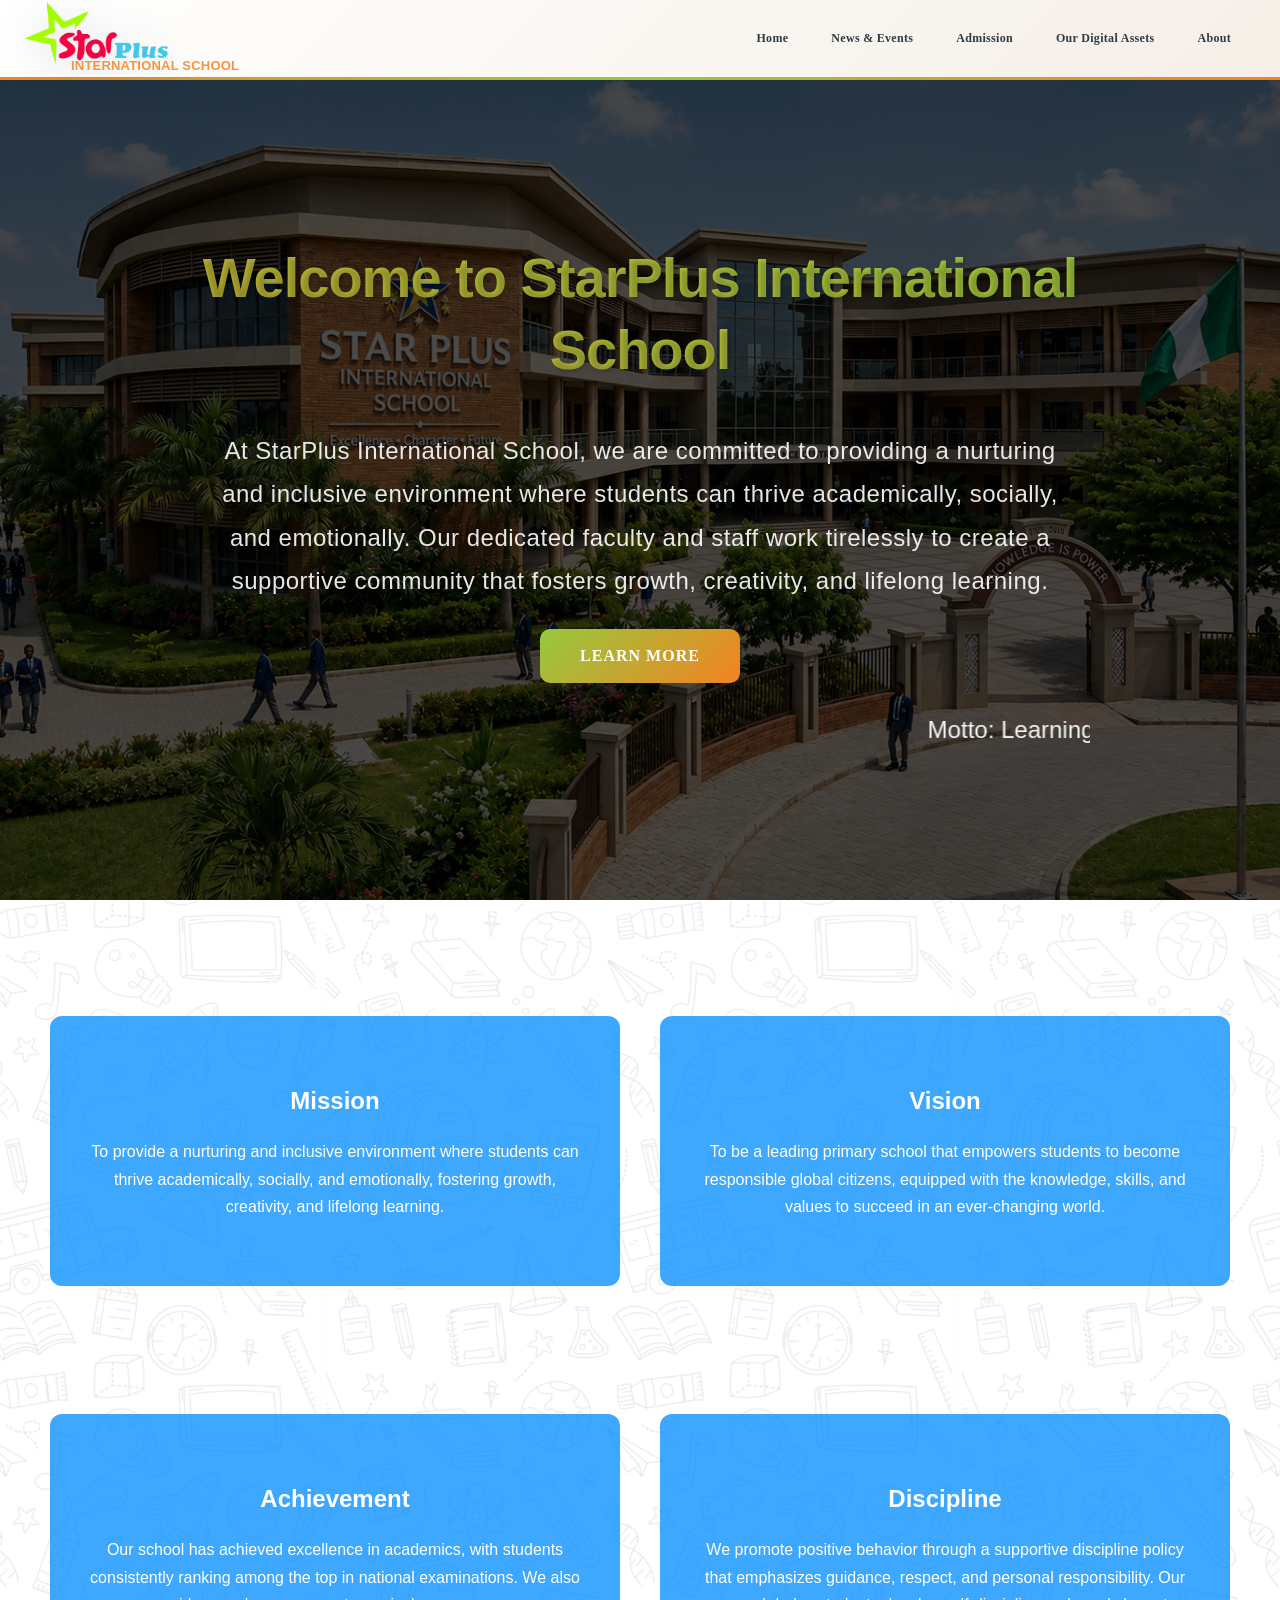
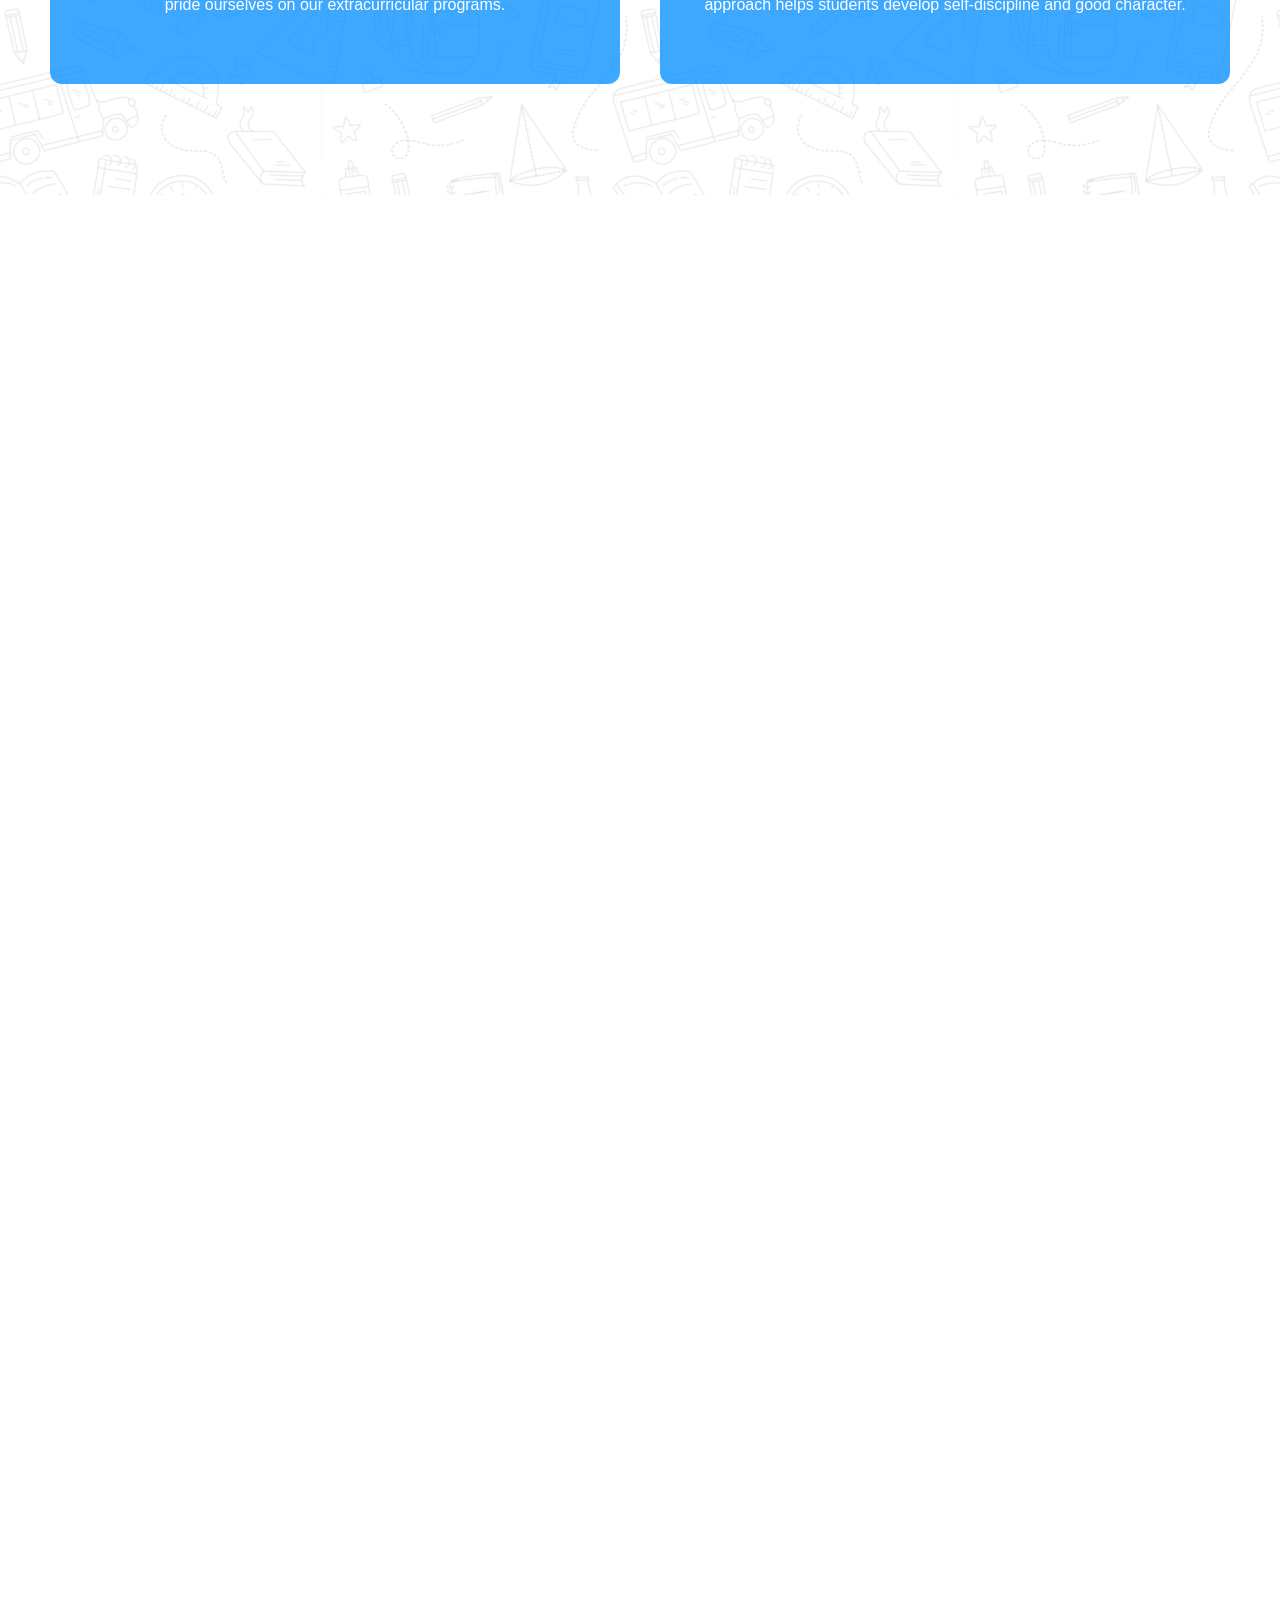
==== Desktop/Star Plus School mod/index.html @ 126be72b "Fix mobile navigation and update scripts" ====
<!doctype html>
<html lang="en">
  <head>
    <meta charset="UTF-8" />
    <meta name="viewport" content="width=device-width, initial-scale=1.0" />
    <title>StarPlus International School</title>
    <link rel="icon" class="logo1" href="Star Plus Logo2 modified.png" />
    <link rel="stylesheet" href="welcome.css" />
    <link rel="stylesheet" href="Home.css" />
  </head>
  <body>
    <div class="wholebody">
      <div class="headtab">
        <div class="name">
          <div class="sch">
            <img
              src="Star Plus Logo2 modified.png"
              alt=""
              class="Stp"
              data-image-key="images.logo"
            />
            <b class="Scho int">INTERNATIONAL SCHOOL</b>\
            <!-- <p class="motto">Motto: Learning Through Fun to Achieve Success</p> -->
          </div>
        </div>
        <div class="hamburger" id="hamburger">
          <span></span>
          <span></span>
          <span></span>
        </div>
        <div class="Tabs" id="navTabs">
          <a href="index.html" class="active">Home</a>
          <a href="news.html">News & Events</a>
          <a href="Admission.html">Admission</a>
          <a href="Digital Assets.html">Our Digital Assets</a>
          <a href="About.html">About</a>
        </div>
      </div>

      <!-- Hero Section -->
      <div id="hero" class="bodypage">
        <div class="welcome hero-content">
          <h1 class="Weld" data-content-key="home.heroTitle">
            Welcome to StarPlus International School
          </h1>
          <p class="description" data-content-key="home.heroText">
            At StarPlus International School, we are committed to providing a
            nurturing and inclusive environment where students can thrive
            academically, socially, and emotionally. Our dedicated faculty and
            staff work tirelessly to create a supportive community that fosters
            growth, creativity, and lifelong learning.
          </p>
          <a
            href="About.html"
            class="cta-button"
            data-content-key="home.heroButton"
            >Learn More</a
          >
         <marquee behavior="" direction=""> <p class="motto">Motto: Learning Through Fun to Achieve Success</p> </marquee>
        </div>
      </div>

      <!-- Mission / Vision / First Part Section -->
      <div class="firstpart welcome-section">
        <div class="mission">
          <b class="miss" data-content-key="home.missionTitle">Mission</b>
          <p class="mission-text" data-content-key="home.missionText">
            To provide a nurturing and inclusive environment where students can
            thrive academically, socially, and emotionally, fostering growth,
            creativity, and lifelong learning.
          </p>
        </div>
        <div class="vision">
          <b class="vis" data-content-key="home.visionTitle">Vision</b>
          <p class="vision-text" data-content-key="home.visionText">
            To be a leading primary school that empowers students to become
            responsible global citizens, equipped with the knowledge, skills,
            and values to succeed in an ever-changing world.
          </p>
        </div>
        <div class="achievement">
          <b class="ach" data-content-key="home.achievementTitle"
            >Achievement</b
          >
          <p class="achievement-text" data-content-key="home.achievementText">
            Our school has achieved excellence in academics, with students
            consistently ranking among the top in national examinations. We also
            pride ourselves on our extracurricular programs.
          </p>
        </div>
        <div class="discipline">
          <b class="disc" data-content-key="home.disciplineTitle">Discipline</b>
          <p class="discipline-text" data-content-key="home.disciplineText">
            We promote positive behavior through a supportive discipline policy
            that emphasizes guidance, respect, and personal responsibility. Our
            approach helps students develop self-discipline and good character.
          </p>
        </div>
      </div>

      <!-- Statistics Section -->
      <div class="statistics-section">
        <h2 class="section-title why1" data-content-key="home.sectionTitle">
          Why Choose StarPlus?
        </h2>
        <div class="stats-container">
          <div class="stat-card">
            <h3
              class="stat-number stat-number1"
              data-content-key="home.stat1Value"
            >
              5000+
            </h3>
            <p class="stat-label" data-content-key="home.stat1Label">
              Students Educated
            </p>
          </div>
          <div class="stat-card">
            <h3
              class="stat-number stat-number1"
              data-content-key="home.stat2Value"
            >
              150+
            </h3>
            <p class="stat-label" data-content-key="home.stat2Label">
              Expert Staff Members
            </p>
          </div>
          <div class="stat-card">
            <h3
              class="stat-number stat-number1"
              data-content-key="home.stat3Value"
            >
              25
            </h3>
            <p class="stat-label" data-content-key="home.stat3Label">
              Years of Excellence
            </p>
          </div>
          <div class="stat-card">
            <h3
              class="stat-number stat-number1"
              data-content-key="home.stat4Value"
            >
              97%
            </h3>
            <p class="stat-label" data-content-key="home.stat4Label">
              Success Rate
            </p>
          </div>
        </div>
      </div>

      <!-- Facilities Section -->
      <div class="facilities-section">
        <h2 class="section-title" data-content-key="home.facilitiesHeading">
          Our Facilities
        </h2>
        <div class="facilities-grid">
          <div class="facility-card">
            <div class="facility-icon">📚</div>
            <h3>Modern Library</h3>
            <p>Fully stocked with digital and physical learning resources</p>
          </div>
          <div class="facility-card">
            <div class="facility-icon">🔬</div>
            <h3>Science Lab</h3>
            <p>State-of-the-art equipment for practical learning</p>
          </div>
          <div class="facility-card">
            <div class="facility-icon">💻</div>
            <h3>Computer Lab</h3>
            <p>Latest technology and software for digital literacy</p>
          </div>
          <div class="facility-card">
            <div class="facility-icon">⚽</div>
            <h3>Sports Field</h3>
            <p>Professional facilities for various sports activities</p>
          </div>
          <div class="facility-card">
            <div class="facility-icon">🎨</div>
            <h3>Arts Studio</h3>
            <p>Creative space for painting, sculpture, and design</p>
          </div>
        </div>
      </div>

      <!-- Programs Section -->
      <div class="programs-section">
        <h2 class="section-title" data-content-key="home.programsHeading">
          Our Programs
        </h2>
        <div class="programs-grid">
          <div class="program-card">
            <h3>🎓 Academic Excellence</h3>
            <p>
              Comprehensive curriculum focusing on critical thinking and
              problem-solving skills
            </p>
          </div>
          <div class="program-card">
            <h3>🏅 Sports & Fitness</h3>
            <p>
              Develop physical strength, teamwork, and sportsmanship through
              various activities
            </p>
          </div>
          <div class="program-card">
            <h3>🎭 Arts & Culture</h3>
            <p>
              Express creativity through music, dance, drama, and visual arts
              programs
            </p>
          </div>
          <div class="program-card">
            <h3>💡 STEM Programs</h3>
            <p>
              Hands-on learning in Science, Technology, Engineering, and
              Mathematics
            </p>
          </div>
        </div>
      </div>

      <!-- Testimonials Section -->
      <div class="testimonials-section">
        <h2 class="section-title" data-content-key="home.testimonialsHeading">
          What Parents Say
        </h2>
        <div class="testimonials-container">
          <div class="testimonial-card">
            <p class="testimonial-text">
              "StarPlus International School has transformed my child's
              academic journey. The dedication of the teachers is exceptional!"
            </p>
            <h4 class="testimonial-author">- Mrs. Adeyemi</h4>
            <p class="testimonial-role">Parent, Grade 4</p>
          </div>
          <div class="testimonial-card">
            <p class="testimonial-text">
              "My son loves going to school every day. The environment is safe,
              nurturing, and truly educational."
            </p>
            <h4 class="testimonial-author">- Mr. Okonkwo</h4>
            <p class="testimonial-role">Parent, Grade 5</p>
          </div>
          <div class="testimonial-card">
            <p class="testimonial-text">
              "The facilities and teaching quality are world-class. Highly
              recommended for any parent!"
            </p>
            <h4 class="testimonial-author">- Dr. Chioma</h4>
            <p class="testimonial-role">Parent, Grade 6</p>
          </div>
          <div class="testimonial-card">
            <p class="testimonial-text">
              "Best decision we made for our daughter's education. She's
              thriving academically and socially."
            </p>
            <h4 class="testimonial-author">- Mrs. Ibrahim</h4>
            <p class="testimonial-role">Parent, Grade 3</p>
          </div>
        </div>
      </div>

      <!-- Events Section -->
      <div class="events-section" id="events">
        <h2 class="section-title" data-content-key="home.upcomingEventsHeading">
          Upcoming Events
        </h2>
        <div class="events-container events-list-container">
          <div class="event-card">
            <div class="event-date">
              <span class="date-day">15</span>
              <span class="date-month">APR</span>
            </div>
            <div class="event-details">
              <h3>Annual Sports Day</h3>
              <p class="event-time">🕒 9:00 AM - 4:00 PM</p>
              <p class="event-desc">
                Experience thrilling athletic competitions and team spirit
                celebrations.
              </p>
              <a href="#" class="event-btn">Learn More</a>
            </div>
          </div>
          <div class="event-card">
            <div class="event-date">
              <span class="date-day">22</span>
              <span class="date-month">APR</span>
            </div>
            <div class="event-details">
              <h3>Science Fair 2024</h3>
              <p class="event-time">🕒 10:00 AM - 3:00 PM</p>
              <p class="event-desc">
                Students showcase innovative science projects and experiments.
              </p>
              <a href="#" class="event-btn">Learn More</a>
            </div>
          </div>
          <div class="event-card">
            <div class="event-date">
              <span class="date-day">29</span>
              <span class="date-month">APR</span>
            </div>
            <div class="event-details">
              <h3>Cultural Festival</h3>
              <p class="event-time">🕒 11:00 AM - 5:00 PM</p>
              <p class="event-desc">
                Celebrate diverse cultures through performances and traditional
                displays.
              </p>
              <a href="#" class="event-btn">Learn More</a>
            </div>
          </div>
          <div class="event-card">
            <div class="event-date">
              <span class="date-day">06</span>
              <span class="date-month">MAY</span>
            </div>
            <div class="event-details">
              <h3>Parent-Teacher Conference</h3>
              <p class="event-time">🕒 2:00 PM - 6:00 PM</p>
              <p class="event-desc">
                Interactive session to discuss student progress and development
                plans.
              </p>
              <a href="#" class="event-btn">Learn More</a>
            </div>
          </div>
        </div>
      </div>

      <!-- Teachers & Staff Section -->
      <div class="teachers-section" id="teachers">
        <h2 class="section-title" data-content-key="home.meetEducatorsHeading">
          Meet Our Educators
          <div class="teachers-container" id="educators-container">
        </h2>
        <div class="teachers-container" id="educators-container">
          <div class="teacher-card">
            <div class="teacher-image">
              <div class="teacher-image">👩‍🏫</div>
            </div>
            <h3 class="teacher-name">Mr. Obi Aminu</h3>
            <p class="teacher-subject">Principal & Founder</p>
            <p class="teacher-bio">
              20+ years of educational leadership and curriculum development
              expertise.
            </p>
            <div class="teacher-social">
              <a href="#">📧</a>
              <a href="#">🔗</a>
            </div>
          </div>
          <div class="teacher-card">
            <div class="teacher-image">👩‍🏫</div>
            <h3 class="teacher-name">Mrs. Folake Adebayo</h3>
            <p class="teacher-subject">Mathematics Head</p>
            <p class="teacher-bio">
              Specializes in making complex concepts simple and engaging for
              students.
            </p>
            <div class="teacher-social">
              <a href="#">📧</a>
              <a href="#">🔗</a>
            </div>
          </div>
          <div class="teacher-card">
            <div class="teacher-image">👨‍🏫</div>
            <h3 class="teacher-name">Dr. Ikechukwu Nwosu</h3>
            <p class="teacher-subject">Science Department Lead</p>
            <p class="teacher-bio">
              PhD in Educational Sciences with focus on practical learning
              methods.
            </p>
            <div class="teacher-social">
              <a href="#">📧</a>
              <a href="#">🔗</a>
            </div>
          </div>
          <div class="teacher-card">
            <div class="teacher-image">👩‍🏫</div>
            <h3 class="teacher-name">Ms. Zainab Alabi</h3>
            <p class="teacher-subject">Languages & Literature</p>
            <p class="teacher-bio">
              Passionate about fostering a love for reading and creative
              expression.
            </p>
            <div class="teacher-social">
              <a href="#">📧</a>
              <a href="#">🔗</a>
            </div>
          </div>
          <div class="teacher-card">
            <div class="teacher-image">👨‍🏫</div>
            <h3 class="teacher-name">Mr. Chinedu Eze</h3>
            <p class="teacher-subject">Physical Education</p>
            <p class="teacher-bio">
              Certified sports trainer dedicated to building healthy, active
              students.
            </p>
            <div class="teacher-social">
              <a href="#">📧</a>
              <a href="#">🔗</a>
            </div>
          </div>
          <div class="teacher-card">
            <div class="teacher-image">👩‍🏫</div>
            <h3 class="teacher-name">Ms. Adekunle Adeola</h3>
            <p class="teacher-subject">Arts & Creativity</p>
            <p class="teacher-bio">
              Encourages students to express themselves through art, music, and
              design.
            </p>
            <div class="teacher-social">
              <a href="#">📧</a>
              <a href="#">🔗</a>
            </div>
          </div>
        </div>
      </div>

      <!-- Gallery Section -->
      <div class="gallery-section">
        <h2 class="section-title">Gallery</h2>
        <div class="gallery-container">
          <div class="gallery-item">
            <img
              src="School Structure.png"
              alt="School Campus"
              data-image-key="images.galleryCampus"
            />
            <p class="gallery-texts">Our Beautiful Campus</p>
          </div>
          <div class="gallery-item">
            <img
              src="pjt3.jpg"
              alt="Student Activities"
              data-image-key="images.galleryActivities"
            />
            <p class="gallery-texts">Student Activities</p>
          </div>
          <div class="gallery-item">
            <img
              src="pjt4.jpg"
              alt="Classroom Learning"
              data-image-key="images.galleryClassroom"
            />
            <p class="gallery-texts">Interactive Learning</p>
          </div>
          <div class="gallery-item">
            <img
              src="pjt5.png"
              alt="Graduation"
              data-image-key="images.galleryGraduation"
            />
            <p class="gallery-texts">Celebration Moments</p>
          </div>
          <div class="gallery-item">
            <img
              src="AI Powered Translator.png"
              alt="Technology"
              data-image-key="images.galleryTechnology"
            />
            <p class="gallery-texts">Modern Technology</p>
          </div>
          <div class="gallery-item">
            <img
              src="Secure.png"
              alt="Safety"
              data-image-key="images.gallerySafety"
            />
            <p class="gallery-texts">Safe Environment</p>
          </div>
        </div>
      </div>

      <!-- Newsletter Section -->
      <div class="newsletter-section">
        <h2>Stay Updated</h2>
        <p>Subscribe to our newsletter for latest news and updates</p>
        <form class="newsletter-form">
          <input type="email" placeholder="Enter your email" required />
          <button class="Subscribe" type="submit">Subscribe</button>
        </form>
      </div>

      <!-- Footer -->
      <footer class="footer">
        <div class="footer-content">
          <div class="footer-section">
            <h4>About Us</h4>
            <p>
              StarPlus International School is dedicated to nurturing young
              minds and building bright futures through quality education.
            </p>
          </div>
          <div class="footer-section">
            <h4>Quick Links</h4>
            <ul>
              <li><a href="index.html">Home</a></li>
              <li><a href="About.html">About</a></li>
              <li><a href="Admission.html">Admission</a></li>
              <li><a href="news.html">News</a></li>
            </ul>
          </div>
          <div class="footer-section">
            <h4>Contact Info</h4>
            <p>📞 Phone: +234 805-3173-404 & +234 701-1876-479</p>
            <p>📧 Email: starplusintschool@gmail.com</p>
            <p>
              📍 Address: 12, Abiodun Ibikunle Street, Off Oyetoro, Omiata Bus Stop, Ekoro Road, Abule Egba, Lagos.
            </p>
            <p>🪩 www.starplusintschool.com</p>
          </div>
          <div class="footer-section">
            <h4>Follow Us</h4>
            <div class="social-links">
              <a href="#">Facebook</a>
              <a href="#">Twitter</a>
              <a href="#">Instagram</a>
            </div>
          </div>
        </div>
        <div class="footer-bottom">
          <p>
            &copy; 2026 StarPlus International School. All rights reserved.
          </p>
          <p style="margin-top: 6px">
            <a href="login.html" id="adminLoginTrigger" class="admin-login-link"
              >Admin Login</a
            >
            <a
              href="#"
              id="adminLogoutBtn"
              class="admin-login-link"
              data-admin-only
              style="display: none"
              >Logout</a
            >
          </p>
        </div>
      </footer>

      

      <!-- Back to Top Button -->
      <a href="#hero"><button class="back-to-top" id="backToTop">↑</button></a>
    </div>

    <!-- Correct Sequential Script Loading -->
    <script src="content-store.js"></script>
    <script src="content-manager.js"></script>
    <script src="app.js"></script>
    <script src="Home.js"></script>
    
  </body>
 </html>
---- Desktop/Star Plus School mod/welcome.css ----
/* ============================================
   GLOBAL STYLES
   ============================================ */
:root {
  --primary: #f38321;
  --secondary: #96c93e;
  --accent: #f38321;
  --dark-blue: #0a2f42;
  --light-gray: #f5f7fa;
  --white: #ffffff;
  --transition: all 0.3s cubic-bezier(0.4, 0, 0.2, 1);
}

* {
  margin: 0;
  padding: 0;
  box-sizing: border-box;
}

html {
  scrollbar-width: none; /* Firefox */
  -ms-overflow-style: none; /* IE and Edge */
}

html::-webkit-scrollbar {
  display: none; /* Chrome, Safari and Opera */
}

html,
body {
  font-family:
    -apple-system, BlinkMacSystemFont, "Segoe UI", Roboto, Oxygen, Ubuntu,
    sans-serif;
  color: #333;
  line-height: 1.6;
  overflow-x: hidden;
}

body {
  background: var(--white);
}

/* ============================================
   NAVIGATION
   ============================================ */
.welcome-nav {
  background: var(--white);
  padding: clamp(12px, 2vh, 20px) clamp(15px, 3vw, 40px);
  box-shadow: 0 2px 10px rgba(0, 0, 0, 0.08);
  position: sticky;
  top: 0;
  z-index: 1000;
}

.nav-container {
  max-width: 1400px;
  margin: 0 auto;
  display: flex;
  justify-content: space-between;
  align-items: center;
  gap: clamp(20px, 5vw, 50px);
}

.nav-logo {
  display: flex;
  align-items: center;
  gap: clamp(8px, 2vw, 15px);
  text-decoration: none;
  color: var(--dark-blue);
  font-weight: 700;
}

.nav-logo img {
  height: clamp(35px, 6vh, 50px);
  width: auto;
}

.nav-logo h3 {
  font-size: clamp(14px, 2vw, 18px);
  margin: 0;
}

.nav-logo p {
  font-size: clamp(10px, 1.2vw, 12px);
  color: var(--primary);
  margin: 0;
}

.nav-links {
  display: flex;
  gap: clamp(12px, 3vw, 30px);
  align-items: center;
}

.nav-links a {
  text-decoration: none;
  color: var(--dark-blue);
  font-size: clamp(12px, 1.5vw, 14px);
  font-weight: 600;
  transition: var(--transition);
  padding: 8px 12px;
  border-radius: 6px;
}

.nav-links a:hover {
  color: var(--primary);
  background: rgba(243, 131, 33, 0.1);
}

.nav-cta {
  background: linear-gradient(
    135deg,
    var(--primary),
    var(--secondary)
  ) !important;
  color: var(--white) !important;
}

.nav-cta:hover {
  transform: translateY(-2px);
  box-shadow: 0 4px 12px rgba(243, 131, 33, 0.3);
}

/* ============================================
   HERO SECTION
   ============================================ */
.welcome-hero {
  min-height: 90vh;
  background: linear-gradient(135deg, var(--primary) 0%, var(--secondary) 100%);
  color: var(--white);
  display: flex;
  align-items: center;
  justify-content: center;
  padding: clamp(40px, 8vh, 80px) clamp(20px, 5vw, 50px);
  position: relative;
  overflow: hidden;
}

.welcome-hero::before {
  content: "";
  position: absolute;
  top: 0;
  left: 0;
  right: 0;
  bottom: 0;
  background: radial-gradient(
    circle at 20% 50%,
    rgba(255, 255, 255, 0.1) 0%,
    transparent 50%
  );
  pointer-events: none;
}

.hero-content {
  max-width: 650px;
  position: relative;
  z-index: 2;
  text-align: center;
  margin-top: 50px;
}

.welcome-title {
  font-size: clamp(36px, 7vw, 72px);
  font-weight: 900;
  margin-bottom: 16px;
  text-shadow: 2px 2px 8px rgba(0, 0, 0, 0.2);
  animation: slideInDown 0.8s ease;
}

.welcome-subtitle {
  font-size: clamp(18px, 3vw, 32px);
  font-weight: 300;
  margin-bottom: 20px;
  opacity: 0.95;
  animation: slideInUp 0.8s ease 0.2s both;
}

.welcome-description {
  font-size: clamp(14px, 2vw, 18px);
  margin-bottom: 32px;
  opacity: 0.9;
  line-height: 1.8;
  animation: slideInUp 0.8s ease 0.4s both;
}

@keyframes slideInDown {
  from {
    opacity: 0;
    transform: translateY(-30px);
  }
  to {
    opacity: 1;
    transform: translateY(0);
  }
}

@keyframes slideInUp {
  from {
    opacity: 0;
    transform: translateY(30px);
  }
  to {
    opacity: 1;
    transform: translateY(0);
  }
}

.hero-buttons {
  display: flex;
  gap: clamp(12px, 3vw, 20px);
  justify-content: center;
  flex-wrap: wrap;
  animation: slideInUp 0.8s ease 0.6s both;
  margin-top: 30px;
}

.btn-primary,
.btn-secondary {
  padding: clamp(12px, 2.5vh, 16px) clamp(20px, 4vw, 40px);
  border-radius: 8px;
  text-decoration: none;
  font-weight: 700;
  font-size: clamp(13px, 1.8vw, 16px);
  transition: var(--transition);
  display: inline-block;
  text-transform: uppercase;
  letter-spacing: 0.5px;
  border: 2px solid transparent;
}

.btn-primary {
  background: var(--accent);
  color: var(--dark-blue);
  box-shadow: 0 6px 20px rgba(243, 131, 33, 0.25);
}

.btn-primary:hover {
  transform: translateY(-3px);
  box-shadow: 0 10px 30px rgba(243, 131, 33, 0.35);
}

.btn-secondary {
  background: transparent;
  color: var(--white);
  border-color: var(--white);
}

.btn-secondary:hover {
  background: var(--white);
  color: var(--primary);
}

.btn-large {
  padding: clamp(14px, 3vh, 18px) clamp(28px, 5vw, 48px);
  font-size: clamp(14px, 1.8vw, 16px);
}

/* Floating Graphics */
.hero-graphics {
  position: absolute;
  width: 100%;
  height: 100%;
  top: 0;
  left: 0;
  pointer-events: none;
}

.floating-shape {
  position: absolute;
  opacity: 0.1;
  animation: float 6s ease-in-out infinite;
}

.shape-1 {
  width: 300px;
  height: 300px;
  background: var(--white);
  border-radius: 50%;
  top: 10%;
  right: 10%;
  animation-delay: 0s;
}

.shape-2 {
  width: 200px;
  height: 200px;
  background: var(--white);
  border-radius: 30%;
  bottom: 20%;
  left: 5%;
  animation-delay: 2s;
}

.shape-3 {
  width: 150px;
  height: 150px;
  background: var(--accent);
  border-radius: 50%;
  top: 50%;
  left: 10%;
  animation-delay: 4s;
}

@keyframes float {
  0%,
  100% {
    transform: translateY(0px);
  }
  50% {
    transform: translateY(-30px);
  }
}

/* ============================================
   STATS SECTION
   ============================================ */
.welcome-stats {
  background: linear-gradient(135deg, var(--light-gray) 0%, var(--white) 100%);
  padding: clamp(40px, 8vh, 80px) clamp(20px, 5vw, 50px);
  color: black;
}

.stats-content {
  max-width: 1400px;
  margin: 0 auto;
  display: grid;
  grid-template-columns: repeat(
    auto-fit,
    minmax(clamp(120px, 20vw, 200px), 1fr)
  );
  gap: clamp(20px, 4vw, 40px);
  color: black;
}

.stat-item {
  text-align: center;
  padding: clamp(16px, 3vw, 24px);
}

.stat-number {
  font-size: clamp(28px, 5vw, 48px);
  font-weight: 900;

  color: black;
  margin-bottom: 8px;
  /* color: black !important; */
}

.stat-item p {
  font-size: clamp(12px, 1.8vw, 15px);
  color: #666;
  font-weight: 600;
}

#number {
  color: #0e0e0e;
}

/* ============================================
   FEATURES SECTION
   ============================================ */
.welcome-features {
  padding: clamp(40px, 8vh, 80px) clamp(20px, 5vw, 50px);
  background: var(--white);
}

.features-container {
  max-width: 1400px;
  margin: 0 auto;
}

.features-container h2 {
  text-align: center;
  font-size: clamp(28px, 5vw, 42px);
  color: var(--dark-blue);
  margin-bottom: 50px;
  font-weight: 800;
}

.features-grid {
  display: grid;
  grid-template-columns: repeat(
    auto-fit,
    minmax(clamp(150px, 25vw, 300px), 1fr)
  );
  gap: clamp(20px, 4vw, 40px);
}

.feature-box {
  background: linear-gradient(135deg, var(--light-gray) 0%, var(--white) 100%);
  padding: clamp(24px, 4vw, 32px);
  border-radius: 12px;
  text-align: center;
  transition: var(--transition);
  box-shadow: 0 4px 15px rgba(0, 0, 0, 0.08);
  border-top: 4px solid var(--primary);
  min-width: 40px;
}

.feature-box:hover {
  transform: translateY(-8px);
  box-shadow: 0 12px 35px rgba(243, 131, 33, 0.16);
  border-top-color: var(--secondary);
}

.feature-icon {
  font-size: clamp(36px, 6vw, 56px);
  display: block;
  margin-bottom: 16px;
}

.feature-box h3 {
  font-size: clamp(16px, 2vw, 20px);
  color: var(--dark-blue);
  margin-bottom: 12px;
}

.feature-box p {
  font-size: clamp(12px, 1.5vw, 14px);
  color: #666;
  line-height: 1.6;
}

/* ============================================
   CTA SECTION
   ============================================ */
.welcome-cta {
  background: linear-gradient(135deg, var(--primary) 0%, var(--secondary) 100%);
  color: var(--white);
  padding: clamp(50px, 10vh, 90px) clamp(20px, 5vw, 50px);
  text-align: center;
}

.cta-content h2 {
  font-size: clamp(28px, 5vw, 42px);
  margin-bottom: 16px;
  font-weight: 800;
}

.cta-content p {
  font-size: clamp(14px, 2vw, 18px);
  margin-bottom: 32px;
  opacity: 0.95;
  max-width: 600px;
  margin-left: auto;
  margin-right: auto;
}

.cta-buttons {
  display: flex;
  gap: clamp(12px, 3vw, 20px);
  justify-content: center;
  flex-wrap: wrap;
}

/* ============================================
   TESTIMONIALS SECTION
   ============================================ */
.welcome-testimonials {
  padding: clamp(40px, 8vh, 80px) clamp(20px, 5vw, 50px);
  background: var(--light-gray);
}

.welcome-testimonials h2 {
  text-align: center;
  font-size: clamp(28px, 5vw, 42px);
  color: var(--dark-blue);
  margin-bottom: 50px;
  font-weight: 800;
}

.testimonials-grid {
  max-width: 1200px;
  margin: 0 auto;
  display: grid;
  grid-template-columns: repeat(
    auto-fit,
    minmax(clamp(200px, 30vw, 350px), 1fr)
  );
  gap: clamp(20px, 4vw, 40px);
}

.testimonial {
  background: var(--white);
  padding: clamp(20px, 3vw, 30px);
  border-radius: 12px;
  box-shadow: 0 4px 15px rgba(0, 0, 0, 0.08);
  transition: var(--transition);
}

.testimonial:hover {
  transform: translateY(-8px);
  box-shadow: 0 12px 30px rgba(243, 131, 33, 0.16);
}

.stars {
  font-size: 16px;
  margin-bottom: 12px;
}

.testimonial p {
  font-size: clamp(13px, 1.6vw, 15px);
  color: #666;
  margin-bottom: 16px;
  line-height: 1.6;
  font-style: italic;
}

.testimonial h4 {
  font-size: clamp(12px, 1.4vw, 14px);
  color: var(--primary);
  margin: 0;
}

/* ============================================
   CONTACT SECTION
   ============================================ */
.welcome-contact {
  padding: clamp(40px, 8vh, 80px) clamp(20px, 5vw, 50px);
  background: var(--white);
}

.contact-container {
  max-width: 1200px;
  margin: 0 auto;
}

.contact-container h2 {
  text-align: center;
  font-size: clamp(28px, 5vw, 42px);
  color: var(--dark-blue);
  margin-bottom: 50px;
  font-weight: 800;
}

.contact-grid {
  display: grid;
  grid-template-columns: repeat(
    auto-fit,
    minmax(clamp(150px, 22vw, 250px), 1fr)
  );
  gap: clamp(20px, 4vw, 40px);
}

.contact-info {
  text-align: center;
  padding: clamp(16px, 3vw, 24px);
}

.contact-icon {
  font-size: clamp(32px, 5vw, 48px);
  display: block;
  margin-bottom: 12px;
}

.contact-info h4 {
  font-size: clamp(14px, 1.8vw, 16px);
  color: var(--dark-blue);
  margin-bottom: 8px;
}

.contact-info p {
  font-size: clamp(12px, 1.5vw, 14px);
  color: #666;
}

/* ============================================
   FOOTER
   ============================================ */
.welcome-footer {
  background: var(--dark-blue);
  color: var(--white);
  padding: clamp(40px, 8vh, 60px) clamp(20px, 5vw, 50px);
}

.footer-content {
  max-width: 1400px;
  margin: 0 auto;
  display: grid;
  grid-template-columns: repeat(
    auto-fit,
    minmax(clamp(200px, 25vw, 300px), 1fr)
  );
  gap: clamp(30px, 5vw, 50px);
  margin-bottom: 30px;
}

.footer-column h4 {
  font-size: clamp(14px, 1.8vw, 16px);
  margin-bottom: 12px;
  font-weight: 700;
}

.footer-column p {
  font-size: clamp(12px, 1.5vw, 13px);
  line-height: 1.6;
  opacity: 0.9;
}

.footer-column ul {
  list-style: none;
}

.footer-column ul li {
  margin-bottom: 8px;
}

.footer-column a {
  color: var(--white);
  text-decoration: none;
  font-size: clamp(12px, 1.5vw, 13px);
  transition: var(--transition);
}

.footer-column a:hover {
  color: var(--accent);
}

.social-links {
  display: flex;
  gap: 12px;
}

.footer-bottom {
  max-width: 1400px;
  margin: 0 auto;
  padding-top: 20px;
  border-top: 1px solid rgba(255, 255, 255, 0.1);
  text-align: center;
  font-size: clamp(11px, 1.4vw, 12px);
  opacity: 0.8;
}

/* ============================================
   RESPONSIVE DESIGN
   ============================================ */
@media (max-width: 768px) {
  .nav-container {
    gap: 12px;
  }

  .nav-links {
    gap: 8px;
  }

  .hero-buttons {
    flex-direction: column;
    align-items: stretch;
  }

  .btn-primary,
  .btn-secondary {
    width: 100%;
    text-align: center;
  }

  .cta-buttons {
    flex-direction: column;
    align-items: center;
  }

  .footer-content {
    grid-template-columns: 1fr;
  }
}

@media (max-width: 480px) {
  .welcome-hero {
    min-height: 60vh;
    padding: 30px 15px;
  }

  .welcome-title {
    margin-bottom: 8px;
  }

  .welcome-stats {
    padding: 30px 15px;
  }

  .stats-content {
    grid-template-columns: repeat(2, 1fr);
    gap: 12px;
  }

  .stat-item {
    padding: 12px;
  }
}
*,
*::before,
*::after {
  /* border: 0px;
  margin: 0px; */
  padding: 0px;
}

html,
body {
  margin: 0;
  height: 100%;
  font-family: "Segoe UI", Tahoma, Geneva, Verdana, sans-serif;
  height: 200vh;
  /* display: flex;
  justify-content: center;
  align-items: center; */
}

.all {
  height: 100vh;
  background:
    linear-gradient(rgba(0, 0, 0, 0.5), rgba(0, 0, 0, 0.7)),
    url("School Structure.png");
  background-size: cover;
}

.headtab {
  background-color: aliceblue;
  height: clamp(40px, 10vh, 100px);
  width: clamp(1%, 300vw + 1em, 100%);
  display: flex;
  justify-content: center;
  align-items: center;
  position: fixed;
  z-index: 10;
}

.Tabs {
  position: relative;
  display: flex;
  gap: 5px;
  justify-content: space-evenly;
  width: clamp(200px, 100%, 600px);
  left: 60px;
  font-size: 13px;
}

a {
  text-decoration: underline;
  color: black;
  font-family: Cambria, Cochin, Georgia, Times, "Times New Roman", serif;
}

.Tabs a:hover {
  color: rgb(255, 0, 0);
  /* background-color: rgba(173, 216, 230, 0.35);
  outline: 1px solid rgba(0, 0, 139, 0.8);
  outline-offset: 1px; */
  border-radius: 2px;
  transform: scale(1.1);
}

.container {
  position: absolute;
  width: clamp(90px, 90vw, 450px);
  height: clamp(300px, 100vh, 30px);
  top: 50%;
  left: 50%;
  transform: translate(-50%, -50%);
  justify-content: center;
  align-items: center;
  background-color: rgba(202, 200, 200, 0.4);
  display: flex;
  flex-direction: column;
  border-radius: 10px;
  box-shadow: 9px 8px 7px rgba(0, 0, 0, 0.3);
  overflow: hidden;
}
.name {
  display: flex;
  position: relative;
  left: -100px;
  transform: scale(1.2);
}

img {
  position: relative;
  height: 30px;
}

.sch {
  display: flex;
  flex-direction: column;
  color: rgb(14, 14, 79);
  position: relative;
  top: 2px;
  left: 5px;
}

.Scho {
  font-size: 8px;
  color: #f38321 !important;
  display: block;
  position: relative;
  top: -5px;
  -webkit-text-fill-color: #f38321 !important;
  background: none !important;
  -webkit-background-clip: initial !important;
  background-clip: initial !important;
}

span {
  font-family: "Gill Sans", "Gill Sans MT", Calibri, "Trebuchet MS", sans-serif;
  font-size: larger;
  position: relative;
  display: flex;
  top: -10px;
  display: block;
  width: 400px;
  text-align: center;
  /* background-color: rgba(3, 111, 18, 0.233); */
  justify-self: center;
  border-radius: 5px;
  color: white;
}

.welcome {
  display: flex;
  flex-direction: column;
  align-items: center;
  bottom: 10px;
  position: relative;
  justify-content: center;
}

.dominion {
  font-family: "Gill Sans", "Gill Sans MT", Calibri, "Trebuchet MS", sans-serif;
  color: rgb(6, 6, 69);
  padding: 0px;
  margin: 0px;
  font-size: 50px;
  display: flex;
  bottom: -10px;
  position: relative;
  letter-spacing: -1px;
  -webkit-text-stroke: 1px white;
}

.secondary {
  font-size: 10px;
  letter-spacing: 10px;
  text-align: center;
  color: white;
  position: relative;
  margin-top: 9px;
  padding: 0;
}

.buttons {
  display: flex;
  gap: 30px;
  justify-content: center;
  margin-top: 20px;
}

button {
  width: 100px;
  background-color: antiquewhite;
  border: 1px solid black;
  padding: 5px;
  border-radius: 5px;
}

button:hover {
  cursor: pointer;
  background-color: rgba(255, 145, 0, 0.58);
  transition: 0.1s ease-in-out;
  transform: scale(1.1);
  box-shadow: 6px 6px 6px rgba(0, 0, 0, 0.1);
}
.welcome-description {
  width: 100%;
  /* display: none; */
}
---- Desktop/Star Plus School mod/Home.css ----
/* ============================================
   PROFESSIONAL RESPONSIVE DESIGN SYSTEM v1.0
   Production-Ready CSS for Dominion Primary School
   ============================================ */

/* CSS Reset & Base Styles */
* {
  margin: 0;
  padding: 0;
  box-sizing: border-box;
}

html {
  scroll-behavior: smooth;
  font-size: 16px;
  scrollbar-width: none; /* Firefox */
  -ms-overflow-style: none; /* IE and Edge */
}

html::-webkit-scrollbar {
  display: none; /* Chrome, Safari and Opera */
}

body {
  font-family: "Segoe UI", Tahoma, Geneva, Verdana, sans-serif;
  line-height: 1.6;
  color: var(--text-dark);
  background: linear-gradient(180deg, var(--surface) 0%, #f8f5ef 100%);
}

/* Color Palette */
:root {
  --primary: #f38321;
  --primary-dark: #c96a15;
  --secondary: #96c93e;
  --secondary-dark: #769d2d;
  --accent: #f38321;
  --dark-blue: #0a2f42;
  --ink: #173544;
  --muted: #64707b;
  --surface: #fcfaf7;
  --surface-alt: #f5efe7;
  --surface-soft: #f4f8ea;
  --light-gray: #f5f5f5;
  --white: #ffffff;
  --text-dark: #2f3a44;
  --text-light: #6b7280;
  --border-light: #e8e1d8;
  --shadow-sm: 0 2px 8px rgba(23, 53, 68, 0.08);
  --shadow-md: 0 5px 15px rgba(23, 53, 68, 0.12);
  --shadow-lg: 0 10px 30px rgba(23, 53, 68, 0.16);
  --transition: all 0.3s cubic-bezier(0.4, 0, 0.2, 1);
}

/* ============================================
   TYPOGRAPHY & GENERAL STYLES
   ============================================ */
h1,
h2,
h3,
h4,
h5,
h6 {
  font-weight: 600;
  line-height: 1.3;
  margin-bottom: 1rem;
}

p {
  margin-bottom: 1rem;
  line-height: 1.7;
}

a {
  color: var(--primary);
  text-decoration: none;
  transition: var(--transition);
}

a:hover {
  color: var(--primary-dark);
}

/* ============================================
   CONTAINER & LAYOUT
   ============================================ */

.wholebody {
  width: 100%;
  margin: 0;
  padding: 0;
  overflow-x: hidden;
  background: var(--white);
}

.container {
  width: 100%;
  max-width: 1400px;
  margin: 0 auto;
  padding: 0 20px;
}

/* ============================================
   HEADER & NAVIGATION
   ============================================ */
.headtab {
  height: clamp(50px, 20vh, 80px);
  width: 100%;
  display: flex;
  align-items: center;
  justify-content: space-between;
  padding: clamp(8px, 1.5vh, 14px) clamp(15px, 4vw, 40px);
  background: linear-gradient(135deg, var(--white) 0%, var(--surface-alt) 100%);
  box-shadow: 0 8px 28px rgba(23, 53, 68, 0.09);
  position: fixed;
  top: 0;
  z-index: 100;
  transition: var(--transition);
  border-bottom: 3px solid transparent;
  border-image: linear-gradient(
      90deg,
      var(--primary),
      var(--secondary),
      var(--primary)
    )
    1;
  backdrop-filter: blur(10px);
  -webkit-backdrop-filter: blur(10px);
}

.headtab:hover {
  box-shadow: 0 12px 36px rgba(243, 131, 33, 0.12);
}

.name {
  top: 15px;
  left: -4px;
  display: flex;
  align-items: center;
  gap: clamp(10px, 2.2vw, 18px);
  flex-shrink: 0;
  cursor: pointer;
  transition: var(--transition);
  transform: scaleX(1);
  color: #f38321;
}

/* .name:hover {
  transform: translateY(-2px);
} */

.name img {
  height: clamp(38px, 6vh, 60px);
  width: auto;
  object-fit: contain;
  filter: drop-shadow(0 2px 8px rgba(10, 47, 66, 0.15));
  transition: var(--transition);
}

.name img:hover {
  filter: drop-shadow(0 4px 12px rgba(243, 131, 33, 0.25));
}

.sch {
  display: flex;
  flex-direction: column;
  gap: 2px;
  justify-content: center;
  margin-left: -70px;
  margin-top: 10px;
}

.Stp {
  transform: scale(2.5);
  /* margin-top: -18px; */
}

.sch b {
  font-size: clamp(8px, 1.5vw, 13px);
  color: var(--ink);
  font-weight: 800;
  letter-spacing: 0.2px;
  margin-bottom: 1px;
}

.Scho {
  margin-top: -5px;
  font-size: clamp(8px, 1vw, 10px);
  color: #f38321 !important;
  font-weight: 700;
  letter-spacing: 1.2px;
  text-transform: uppercase;
  opacity: 0.85;
  transition: var(--transition);
  margin-left: 100px;
  -webkit-text-fill-color: #f38321 !important;
  background: none !important;
  -webkit-background-clip: initial !important;
  background-clip: initial !important;
  /* line-height: 1.1; */
}

.int {
  color: #f38321;
}
.sch:hover .Scho {
  opacity: 1;
  color: #f38321 !important;
  -webkit-text-fill-color: #f38321 !important;
}


.Tabs {
  left: 5px;
  display: flex;
  gap: 1px;
  flex-wrap: nowrap;
  justify-content: flex-end;
  align-items: center;
  list-style: none;
  overflow-x: auto;
  scroll-behavior: smooth;
  -webkit-overflow-scrolling: touch;
}

.Tabs a {
  font-size: clamp(10px, 1.2vw, 12px);
  font-weight: 600;
  color: var(--text-dark);
  padding: clamp(6px, 1.2vh, 9px) clamp(10px, 1.8vw, 16px);
  border-radius: 6px;
  transition: var(--transition);
  white-space: nowrap;
  position: relative;
  overflow: hidden;
  text-decoration: none;
  letter-spacing: 0.3px;
  display: inline-flex;
  align-items: center;
  justify-content: center;
  min-height: 36px;
}

.Tabs a::before {
  content: "";
  position: absolute;
  left: 0;
  bottom: 0;
  width: 0;
  height: 3px;
  background: linear-gradient(90deg, var(--primary), var(--secondary));
  transition: width 0.3s cubic-bezier(0.4, 0, 0.2, 1);
  border-radius: 2px;
}

.Tabs a:hover {
  color: var(--ink);
  background: linear-gradient(
    135deg,
    rgba(243, 131, 33, 0.08),
    rgba(150, 201, 62, 0.06)
  );
  transform: translateY(-3px);
  box-shadow: 0 4px 12px rgba(23, 53, 68, 0.08);
}

.Tabs a:hover::before {
  width: 100%;
}

.Tabs a:active {
  transform: translateY(0);
}

/* Active state for current page */
.Tabs a.active {
  color: var(--ink);
  background: linear-gradient(
    135deg,
    rgba(243, 131, 33, 0.1),
    rgba(150, 201, 62, 0.07)
  );
  font-weight: 700;
  box-shadow: 0 4px 12px rgba(23, 53, 68, 0.08);
}

.Tabs a.active::before {
  width: 100%;
  height: 4px;
  background: linear-gradient(90deg, var(--secondary), var(--primary));
}

/* ============================================
   HERO SECTION (BODYPAGE)
   ============================================ */
.bodypage {
  height: 100vh;
  background:
    linear-gradient(rgba(0, 0, 0, 0.7), rgba(0, 0, 0, 0.7)),
    url("./Star\ Plus\ Image\ 1.png");
  background-attachment: fixed;
  background-size: cover;
  background-position: center;
  display: flex;
  flex-direction: column;
  justify-content: center;
  align-items: center;
  padding: clamp(20px, 5vh, 40px);
  min-height: 100vh;
  position: relative;
  overflow: hidden;
}

.bodypage::before {
  content: "";
  position: absolute;
  top: 0;
  left: 0;
  right: 0;
  bottom: 0;
  background: radial-gradient(
    blur(50px) at center,
    transparent 0%,
    rgba(0, 0, 0, 0.4) 100%
  );
  pointer-events: none;
}

.welcome {
  text-align: center;
  max-width: 900px;
  display: flex;
  flex-direction: column;
  align-items: center;
  justify-content: center;
  gap: clamp(15px, 3vh, 30px);
  margin-top: 7em;
  z-index: 2;
  animation: fadeInUp 0.8s ease-out;
}

@keyframes fadeInUp {
  from {
    opacity: 0;
    transform: translateY(30px);
  }
  to {
    opacity: 1;
    transform: translateY(0);
  }
}

.Weld {
  color: var(--white);
  text-align: center;
  font-size: clamp(2rem, 6vw, 4.5rem);
  background: linear-gradient(30deg, #f38321, #96c93e, #f38321, #96c93e);
  background-size: 800% 800%;
  -webkit-background-clip: text;
  -webkit-text-fill-color: transparent;
  background-clip: text;
  animation: glowGradient 30s ease infinite;
  margin: 0;
  font-weight: 700;
  letter-spacing: -1px;
}

.description {
  color: rgba(255, 255, 255, 0.95);
  text-align: center;
  font-size: clamp(14px, 1.8vw, 18px);
  width: 100%;
  max-width: 850px;
  margin: 0 auto;
  line-height: 1.8;
  font-weight: 300;
  letter-spacing: 0.5px;
}

.cta-button {
  padding: clamp(10px, 2vw, 14px) clamp(25px, 4vw, 40px);
  font-size: clamp(13px, 1.5vw, 16px);
  color: var(--white);
  background: linear-gradient(135deg, var(--secondary) 0%, var(--primary) 100%);
  border: none;
  border-radius: 10px;
  cursor: pointer;
  display: inline-flex;
  justify-content: center;
  align-items: center;
  text-align: center;
  font-weight: 600;
  /* transition: var(--transition); */
  text-decoration: none;
  /* box-shadow: 0 4px 15px rgba(243, 131, 33, 0.3); */
  text-transform: uppercase;
  letter-spacing: 1px;
}

.cta-button:hover {
  transform: translateY(-3px);
  color: #f1f1f1;
  /* box-shadow: 0 8px 25px rgba(243, 131, 33, 0.45); */
}

.cta-button:active {
  transform: translateY(-1px);
}

@keyframes glowGradient {
  0%,
  100% {
    background-position: 0% 50%;
  }
  50% {
    background-position: 100% 50%;
  }
}

.motto{
  color: white;
  /* margin-top: -10px; */
  
}

.motto{
  color: white;
  font-weight: 700;
}
/* ============================================
   MISSION/VISION/ACHIEVEMENT/DISCIPLINE
   ============================================ */
.firstpart {
  display: grid;
  grid-template-columns: repeat(2, 1fr);
  gap: clamp(20px, 4vw, 40px);
  padding: clamp(40px, 8vh, 80px) clamp(20px, 5vw, 50px);
 background: 
    linear-gradient(rgba(255, 255, 255, 0.895), rgba(255, 255, 255, 0.881)),
    url(./School\ background1.jpg);
    background-size: contain; 
  background-repeat: repeat;
  background-position: center;
  min-height: 100vh; 
  max-width: 1400px;
  margin: 0 auto;
  justify-items: center;
  align-items: center;
}

.mission,
.vision,
.achievement,
.discipline {
  display: flex;
  flex-direction: column;
  justify-content: center;
  align-items: center;
  padding: clamp(25px, 4vw, 40px);
  border-radius: 12px;
  text-align: center;
  color: var(--white);
  min-height: clamp(200px, 30vh, 280px);
  transition: var(--transition);
  cursor: pointer;
  position: relative;
  overflow: hidden;
}

.mission::before,
.vision::before,
.achievement::before,
.discipline::before {
  content: "";
  position: absolute;
  top: -50%;
  right: -50%;
  width: 100%;
  height: 100%;
  /* background: radial-gradient(
    circle,
    rgba(255, 255, 255, 0.1) 0%,
    transparent 70%
  ); */
  transition: var(--transition);
  pointer-events: none;
}

.mission:hover::before,
.vision:hover::before,
.achievement:hover::before,
.discipline:hover::before {
  top: -25%;
  right: -25%;
}

.mission {
  background: rgba(0, 140, 255, 0.758);
}

.mission:hover {
  transform: translateY(-12px);
  /* box-shadow: 0 15px 40px rgba(10, 47, 66, 0.3); */
}

.vision {
  background: rgba(0, 140, 255, 0.758);;
}

.vision:hover {
  transform: translateY(-12px);
  /* box-shadow: 0 15px 40px rgba(243, 131, 33, 0.25); */
}

.achievement {
  background: rgba(0, 140, 255, 0.758);;
}

.achievement:hover {
  transform: translateY(-12px);
  /* box-shadow: 0 15px 40px rgba(243, 131, 33, 0.25); */
}

.discipline {
  background: rgba(0, 140, 255, 0.758);
}

.discipline:hover {
  transform: translateY(-12px);
  /* box-shadow: 0 15px 40px rgba(34, 58, 17, 0.3); */
}

.miss,
.vis,
.ach,
.disc {
  color: var(--white);
  font-size: clamp(16px, 2.5vw, 24px);
  font-weight: 700;
  margin-bottom: clamp(10px, 2vh, 20px);
  /* text-decoration: underline; */
  text-decoration-thickness: 20px;
  text-underline-offset: 8px;
  position: relative;
  z-index: 1;
}

.mission-text,
.vision-text,
.achievement-text,
.discipline-text {
  font-size: clamp(12px, 1.8vw, 16px);
  line-height: 1.7;
  margin: 0;
  position: relative;
  z-index: 1;
  font-weight: 500;
}

/* ============================================
   STATISTICS SECTION
   ============================================ */
.statistics-section {
  padding: clamp(50px, 8vh, 100px) clamp(20px, 5vw, 50px);
  background: linear-gradient(
    135deg,
    var(--primary) 0%,
    var(--primary-dark) 100%
  );
  text-align: center;
  position: relative;
  overflow: hidden;
}

.statistics-section::before {
  content: "";
  position: absolute;
  top: -50%;
  left: -50%;
  width: 200%;
  height: 200%;
  background: radial-gradient(
    circle,
    rgba(255, 255, 255, 0.1) 1px,
    transparent 1px
  );
  background-size: 50px 50px;
  animation: float 20s linear infinite;
  pointer-events: none;
}

@keyframes float {
  0% {
    transform: translate(0, 0);
  }
  100% {
    transform: translate(50px, 50px);
  }
}

.section-title {
  font-size: clamp(28px, 6vw, 48px);
  color: var(--ink);
  margin-bottom: clamp(30px, 5vh, 60px);
  font-weight: 700;
  position: relative;
  z-index: 1;
}

.why1 {
  color: var(--white);
  text-shadow: 2px 2px 4px rgba(0, 0, 0, 0.2);
}

.stats-container {
  display: grid;
  grid-template-columns: repeat(
    auto-fit,
    minmax(clamp(150px, 20vw, 200px), 1fr)
  );
  gap: clamp(20px, 4vw, 40px);
  max-width: 1400px;
  margin: 0 auto;
  position: relative;
  z-index: 1;
}

.stat-card {
  background: rgba(255, 255, 255, 0.14);
  backdrop-filter: blur(30px);
  -webkit-backdrop-filter: blur(30px);
  padding: clamp(25px, 4vw, 45px);
  border-radius: 16px;
  border: 1px solid rgba(255, 255, 255, 0.28);
  transition: var(--transition);
  cursor: pointer;
  position: relative;
  overflow: hidden;
}

.stat-card::before {
  content: "";
  position: absolute;
  top: 0;
  left: -100%;
  width: 100%;
  height: 100%;
  background: linear-gradient(
    90deg,
    transparent,
    rgba(255, 255, 255, 0.1),
    transparent
  );
  transition: left 0.5s ease;
}

.stat-card:hover::before {
  left: 100%;
}

.stat-card:hover {
  transform: translateY(-15px);
  background: rgba(255, 255, 255, 0.18);
  box-shadow: 0 20px 50px rgba(0, 0, 0, 0.3);
  border-color: rgba(255, 255, 255, 0.4);
}

.stat-number {
  font-size: clamp(32px, 6vw, 56px);
  color: white !important;
  -webkit-text-fill-color: white !important;
  background: none !important;
  background-clip: initial !important;
  margin-bottom: clamp(8px, 2vh, 15px);
  font-weight: 800;
  letter-spacing: -1px;
}

.stat-label {
  color: rgba(255, 255, 255, 0.95);
  font-size: clamp(13px, 2vw, 16px);
  margin: 0;
  font-weight: 500;
  letter-spacing: 0.5px;
}

/* ============================================
   FACILITIES SECTION
   ============================================ */
.facilities-section {
  padding: clamp(50px, 8vh, 100px) clamp(20px, 5vw, 50px);
  background: var(--light-gray);
}

.facilities-grid {
  display: grid;
  grid-template-columns: repeat(
    auto-fit,
    minmax(clamp(200px, 25vw, 300px), 1fr)
  );
  gap: clamp(25px, 4vw, 40px);
  max-width: 1400px;
  margin: 0 auto;
}

.facility-card {
  background: linear-gradient(
    180deg,
    var(--white) 0%,
    var(--surface-soft) 100%
  );
  padding: clamp(30px, 5vw, 45px);
  border-radius: 16px;
  text-align: center;
  box-shadow: var(--shadow-md);
  transition: var(--transition);
  border-top: 5px solid var(--secondary);
  position: relative;
  overflow: hidden;
}

.facility-card::before {
  content: "";
  position: absolute;
  top: 0;
  left: 0;
  right: 0;
  height: 4px;
  background: linear-gradient(
    90deg,
    var(--secondary),
    var(--primary),
    var(--secondary)
  );
  background-size: 200% 100%;
  animation: slideGradient 3s ease infinite;
}

@keyframes slideGradient {
  0%,
  100% {
    background-position: 0% center;
  }
  50% {
    background-position: 100% center;
  }
}

.facility-card:hover {
  transform: translateY(-20px);
  box-shadow: 0 25px 50px rgba(0, 0, 0, 0.15);
}

.facility-icon {
  font-size: clamp(40px, 8vw, 70px);
  margin-bottom: clamp(15px, 3vh, 25px);
  animation: float 3s ease-in-out infinite;
  display: inline-block;
}

@keyframes float {
  0%,
  100% {
    transform: translateY(0px);
  }
  50% {
    transform: translateY(-15px);
  }
}

.facility-card h3 {
  font-size: clamp(16px, 2.5vw, 22px);
  color: var(--dark-blue);
  margin-bottom: clamp(10px, 2vh, 15px);
  font-weight: 700;
}

.facility-card p {
  color: var(--text-light);
  font-size: clamp(13px, 1.5vw, 15px);
  line-height: 1.7;
}

/* ============================================
   PROGRAMS SECTION
   ============================================ */
.programs-section {
  /* padding: clamp(50px, 8vh, 100px) clamp(20px, 5vw, 50px); */
   background: 
    linear-gradient(rgba(245, 243, 243, 0.895), rgba(249, 245, 245, 0.968)),
    url(./School\ Background2.jpg);
    background-size: contain; 
  background-repeat: repeat;
  background-position: center;
  /* min-height: 100vh;  */
  /* max-width: 1400px; */
  /* margin: 0 auto; */
  /* justify-items: center; */
  /* align-items: center;; */
}

.programs-grid {
  display: grid;
  grid-template-columns: repeat(
    auto-fit,
    minmax(clamp(200px, 25vw, 300px), 1fr)
  );
  gap: clamp(25px, 4vw, 40px);
  max-width: 1400px;
  margin: 0 auto;
}

.program-card {
  background: linear-gradient(
    135deg,
    var(--primary) 0%,
    var(--primary-dark) 100%
  );
  padding: clamp(35px, 5vw, 50px);
  border-radius: 16px;
  color: var(--white);
  text-align: center;
  transition: var(--transition);
  cursor: pointer;
  position: relative;
  overflow: hidden;
  box-shadow: var(--shadow-md);
}

.program-card::before {
  content: "";
  position: absolute;
  top: 0;
  left: -100%;
  width: 100%;
  height: 100%;
  background: rgba(255, 255, 255, 0.1);
  transition: left 0.3s ease;
}

.program-card:hover {
  transform: scale(1.05) translateY(-15px);
  box-shadow: 0 25px 50px rgba(243, 131, 33, 0.25);
}

.program-card:hover::before {
  left: 100%;
}

.program-card h3 {
  font-size: clamp(16px, 2.5vw, 22px);
  margin-bottom: clamp(12px, 2vh, 20px);
  color: white;
  font-weight: 700;
}

.program-card p {
  font-size: clamp(13px, 1.5vw, 15px);
  line-height: 1.8;
  color: rgba(255, 255, 255, 0.9);
}

/* ============================================
   TESTIMONIALS SECTION
   ============================================ */
.testimonials-section {
  padding: clamp(50px, 8vh, 100px) clamp(20px, 5vw, 50px);
  background: var(--white);
}

.testimonials-container {
  display: grid;
  grid-template-columns: repeat(
    auto-fit,
    minmax(clamp(200px, 25vw, 300px), 1fr)
  );
  gap: clamp(25px, 4vw, 40px);
  max-width: 1400px;
  margin: 0 auto;
}

.testimonial-card {
  background: var(--light-gray);
  padding: clamp(25px, 4vw, 35px);
  border-radius: 12px;
  border-left: 5px solid var(--secondary);
  box-shadow: var(--shadow-sm);
  transition: var(--transition);
  position: relative;
}

.testimonial-card::before {
  content: '"';
  position: absolute;
  top: -15px;
  left: 15px;
  font-size: 60px;
  color: var(--primary);
  opacity: 0.2;
}

.testimonial-card:hover {
  transform: translateY(-10px);
  /* box-shadow: 0 15px 35px rgba(243, 131, 33, 0.12); */
}

.testimonial-text {
  font-size: clamp(13px, 1.5vw, 15px);
  color: var(--text-dark);
  font-style: italic;
  margin-bottom: clamp(12px, 2vh, 20px);
  line-height: 1.8;
}

.testimonial-author {
  font-size: clamp(14px, 1.8vw, 16px);
  color: var(--dark-blue);
  margin-bottom: 5px;
  font-weight: 700;
}

.testimonial-role {
  font-size: clamp(12px, 1.3vw, 13px);
  color: var(--text-light);
  margin: 0;
}

/* ============================================
   NEWSLETTER SECTION
   ============================================ */
.newsletter-section {
  padding: clamp(40px, 6vh, 80px) clamp(20px, 5vw, 50px);
  background: linear-gradient(
    135deg,
    var(--primary) 0%,
    var(--primary-dark) 100%
  );
  text-align: center;
  position: relative;
  overflow: hidden;
}

.newsletter-section h2 {
  font-size: clamp(24px, 5vw, 40px);
  color: var(--white);
  margin-bottom: clamp(10px, 2vh, 15px);
  font-weight: 700;
}

.newsletter-section p {
  font-size: clamp(13px, 1.8vw, 16px);
  color: rgba(255, 255, 255, 0.9);
  margin-bottom: clamp(20px, 3vh, 35px);
}

.newsletter-form {
  display: flex;
  gap: clamp(10px, 2vw, 15px);
  max-width: 600px;
  margin: 0 auto;
  flex-wrap: wrap;
  justify-content: center;
}

.newsletter-form input {
  flex: 1;
  min-width: clamp(200px, 40vw, 350px);
  padding: clamp(10px, 1.5vw, 14px) clamp(15px, 2.5vw, 20px);
  border: none;
  border-radius: 50px;
  font-size: clamp(12px, 1.5vw, 14px);
  transition: var(--transition);
}

.newsletter-form input:focus {
  outline: none;
  box-shadow: 0 0 0 3px rgba(255, 255, 255, 0.2);
}

.newsletter-form button {
  padding: 10px;
  width: 200px;
  background: var(--secondary);
  color: var(--white);
  border: 2px solid var(--secondary);
  border-radius: 50px;
  cursor: pointer;
  font-weight: 700;
  transition: var(--transition);
  font-size: clamp(12px, 1.5vw, 14px);
  text-transform: uppercase;
  letter-spacing: 1px;
}

.newsletter-form button:hover {
  background: transparent;
  color: var(--secondary);
  transform: scale(1.05);
}

.newsletter-form button:active {
  transform: scale(0.98);
}

/* ============================================
   FOOTER
   ============================================ */
.footer {
  background: var(--dark-blue);
  color: var(--white);
  padding: clamp(40px, 6vh, 80px) clamp(20px, 5vw, 50px) clamp(20px, 3vh, 30px);
}

.footer-content {
  display: grid;
  grid-template-columns: repeat(
    auto-fit,
    minmax(clamp(200px, 22vw, 280px), 1fr)
  );
  gap: clamp(30px, 5vw, 50px);
  max-width: 1400px;
  margin: 0 auto clamp(25px, 4vh, 40px);
}

.footer-section h4 {
  font-size: clamp(14px, 2vw, 18px);
  margin-bottom: clamp(12px, 2vh, 20px);
  color: var(--accent);
  font-weight: 700;
  text-transform: uppercase;
  letter-spacing: 1px;
}

.footer-section p {
  font-size: clamp(12px, 1.5vw, 14px);
  line-height: 1.8;
  color: rgba(255, 255, 255, 0.8);
}

.footer-section ul {
  list-style: none;
  padding: 0;
  margin: 0;
}

.footer-section ul li {
  margin-bottom: clamp(8px, 1.5vw, 12px);
}

.footer-section ul li a {
  color: rgba(255, 255, 255, 0.8);
  font-size: clamp(12px, 1.5vw, 14px);
  transition: var(--transition);
  display: inline-flex;
  align-items: center;
}

.footer-section ul li a:hover {
  color: var(--accent);
  padding-left: 8px;
}

.social-links {
  display: flex;
  gap: clamp(15px, 3vw, 25px);
  flex-wrap: wrap;
}

.social-links a {
  color: rgba(255, 255, 255, 0.8);
  font-size: clamp(12px, 1.5vw, 14px);
  font-weight: 600;
  border-bottom: 2px solid transparent;
  transition: var(--transition);
  text-transform: capitalize;
}

.social-links a:hover {
  color: var(--accent);
  border-bottom-color: var(--accent);
}

.footer-bottom {
  border-top: 1px solid rgba(255, 255, 255, 0.1);
  padding-top: clamp(15px, 2.5vh, 25px);
  text-align: center;
  font-size: clamp(11px, 1.3vw, 13px);
  color: rgba(255, 255, 255, 0.6);
}

/* ============================================
   BACK TO TOP BUTTON
   ============================================ */
.back-to-top {
  position: fixed;
  bottom: clamp(15px, 3vw, 30px);
  right: clamp(15px, 3vw, 30px);
  background: linear-gradient(135deg, var(--secondary) 0%, var(--primary) 100%);
  color: var(--white);
  border: none;
  width: clamp(40px, 8vw, 50px);
  height: clamp(40px, 8vw, 50px);
  border-radius: 50%;
  cursor: pointer;
  font-size: clamp(18px, 3vw, 24px);
  display: none;
  align-items: center;
  justify-content: center;
  transition: var(--transition);
  box-shadow: 0 5px 20px rgba(0, 0, 0, 0.3);
  z-index: 1000;
  font-weight: bold;
}

.back-to-top:hover {
  transform: translateY(-8px);
  box-shadow: 0 10px 30px rgba(0, 0, 0, 0.4);
}

.back-to-top:active {
  transform: translateY(-4px);
}

.back-to-top.show {
  display: flex;
}

/* MEDIA QUERY - TABLET & SMALL SCREENS */
@media (max-width: 1024px) {
  .headtab {
    padding: clamp(12px, 2vh, 18px) clamp(15px, 4vw, 30px);
  }

  .name {
    gap: clamp(9px, 2vw, 15px);
    transform: scaleX(0.95);
  }

  .name img {
    height: clamp(38px, 5.5vh, 58px);
  }
}

.Scho {
  font-size: clamp(8px, 1vw, 10px);
}

.Tabs {
  gap: clamp(6px, 1.5vw, 15px);
  flex-wrap: nowrap;
}

.Tabs a {
  font-size: clamp(10px, 1.1vw, 12px);
  padding: clamp(5px, 1vw, 8px) clamp(9px, 1.5vw, 14px);
}

.firstpart {
  grid-template-columns: repeat(2, 1fr);
}

.statistics-section,
.facilities-section,
.programs-section,
.testimonials-section,
.newsletter-section {
  padding: clamp(35px, 6vh, 70px) clamp(15px, 4vw, 40px);
}

@media (max-width: 768px) {
  html {
    font-size: 15px;
  }

  .headtab {
    padding: clamp(10px, 1.5vh, 15px) clamp(12px, 3vw, 20px);
    gap: 15px;
  }

  .name {
    gap: clamp(8px, 1.8vw, 12px);
    transform: scaleX(0.92);
  }

  .name img {
    height: clamp(36px, 5vh, 55px);
  }

  .sch b {
    font-size: clamp(13px, 1.7vw, 16px);
  }

  .Scho {
    font-size: clamp(8px, 0.95vw, 9px);
  }

  .Tabs {
    gap: clamp(3px, 0.9vw, 8px);
    width: auto;
    margin-top: 0;
    justify-content: flex-end;
    flex-wrap: nowrap;
    overflow-x: auto;
  }

  .Tabs a {
    font-size: clamp(9px, 1vw, 10px);
    padding: clamp(4px, 0.8vw, 6px) clamp(7px, 1.2vw, 10px);
    flex-shrink: 0;
  }

  .Tabs a::before {
    height: 2px;
  }

  .bodypage {
    padding: clamp(15px, 4vw, 30px);
  }

  .firstpart {
    grid-template-columns: repeat(2, 1fr);
    gap: clamp(15px, 3vw, 25px);
    padding: clamp(30px, 5vh, 60px) clamp(15px, 3vw, 30px);
  }

  .mission,
  .vision,
  .achievement,
  .discipline {
    min-height: clamp(170px, 25vh, 240px);
    padding: clamp(20px, 3vw, 30px);
  }

  .stats-container,
  .facilities-grid,
  .programs-grid,
  .testimonials-container {
    grid-template-columns: repeat(
      auto-fit,
      minmax(clamp(140px, 40vw, 200px), 1fr)
    );
    gap: clamp(15px, 3vw, 25px);
  }

  .stat-card,
  .facility-card,
  .program-card,
  .testimonial-card {
    padding: clamp(18px, 3vw, 25px);
  }

  .newsletter-form {
    flex-direction: column;
    max-width: 100%;
  }

  .newsletter-form input,
  .newsletter-form button {
    width: 100%;
    min-width: unset;
  }

  .footer-content {
    grid-template-columns: repeat(
      auto-fit,
      minmax(clamp(150px, 40vw, 200px), 1fr)
    );
    gap: clamp(20px, 4vw, 30px);
  }

  .back-to-top {
    bottom: clamp(12px, 2.5vw, 20px);
    right: clamp(12px, 2.5vw, 20px);
  }
}

@media (max-width: 600px) {
  html {
    font-size: 14px;
  }

  .headtab {
    height: clamp(50px, 8vh, 75px);
    padding: clamp(10px, 1.5vh, 14px) clamp(10px, 2.5vw, 15px);
    gap: 10px;
  }

  .name {
    gap: clamp(7px, 1.5vw, 10px);
    min-width: fit-content;
    transform: scaleX(0.9);
  }

  .name img {
    height: clamp(36px, 5vh, 52px);
  }

  .sch b {
    font-size: clamp(12px, 1.6vw, 15px);
    letter-spacing: 0.2px;
  }

  .Scho {
    font-size: clamp(8px, 0.9vw, 9px);
    letter-spacing: 0.8px;
  }

  .Tabs {
    gap: clamp(2px, 0.7vw, 6px);
    width: auto;
    margin-top: 0;
    flex-wrap: nowrap;
    overflow-x: auto;
  }

  .Tabs a {
    font-size: clamp(8px, 0.9vw, 9px);
    padding: clamp(3px, 0.6vw, 5px) clamp(6px, 1vw, 9px);
    border-radius: 4px;
    flex-shrink: 0;
  }

  .Tabs a::before {
    height: 2px;
  }

  .welcome {
    gap: clamp(12px, 2.5vh, 20px);
  }

  .firstpart {
    padding: clamp(20px, 4vh, 40px) clamp(12px, 3vw, 20px);
  }

  .mission,
  .vision,
  .achievement,
  .discipline {
    min-height: clamp(150px, 20vh, 200px);
    padding: clamp(15px, 2.5vw, 22px);
  }

  .miss,
  .vis,
  .ach,
  .disc {
    font-size: clamp(14px, 2vw, 18px);
  }

  .statistics-section::before,
  .program-card::before,
  .facility-card::before {
    display: none;
  }

  .facility-icon {
    animation: none;
  }
}

@media (max-width: 480px) {
  html {
    font-size: 13px;
  }

  .headtab {
    height: clamp(48px, 8vh, 70px);
    padding: clamp(8px, 1.2vh, 12px) clamp(8px, 2vw, 12px);
    gap: 8px;
  }

  .name {
    gap: clamp(6px, 1.2vw, 8px);
    transform: scaleX(0.88);
  }

  .name img {
    height: clamp(32px, 4.5vh, 48px);
  }

  .sch b {
    font-size: clamp(11px, 1.4vw, 13px);
  }

  .Scho {
    font-size: clamp(7px, 0.85vw, 8px);
  }

  .Tabs {
    justify-content: flex-end;
    flex-wrap: nowrap;
    gap: clamp(2px, 0.6vw, 5px);
    overflow-x: auto;
    scroll-behavior: smooth;
  }

  .Tabs a {
    font-size: clamp(7px, 0.8vw, 8px);
    padding: clamp(2px, 0.4vh, 4px) clamp(5px, 0.8vw, 7px);
    flex-shrink: 0;
  }

  .firstpart {
    grid-template-columns: 1fr;
  }

  .stats-container,
  .facilities-grid,
  .programs-grid,
  .testimonials-container {
    grid-template-columns: 1fr;
  }

  .section-title {
    font-size: clamp(22px, 5vw, 32px);
  }

  .program-card:hover {
    transform: scale(1.02) translateY(-10px);
  }

  .facility-card:hover {
    transform: translateY(-12px);
  }

  .newsletter-section {
    padding: clamp(30px, 5vh, 50px) clamp(12px, 3vw, 20px);
  }

  .footer-section h4 {
    font-size: clamp(12px, 1.8vw, 15px);
  }

  .back-to-top {
    bottom: 12px;
    right: 12px;
  }
}

/*   HAMBURGER MENU STYLES */
.hamburger {
  display: none;
  flex-direction: column;
  cursor: pointer;
  gap: 3px;
  z-index: 100;
  margin-top: 20px;
}

.hamburger span {
  width: 25px;
  height: 3px;
  background: var(--dark-blue);
  border-radius: 3px;
  transition: all 0.3s ease;
  border-radius: 10px;
}

.hamburger.active span:nth-child(1) {
  transform: rotate(60deg) translate(9px, 9px);
}

.hamburger.active span:nth-child(2) {
  opacity: 0;
}

.hamburger.active span:nth-child(3) {
  transform: rotate(-60deg) translate(-3px, -5px);
}

@media (max-width: 768px) {
  .hamburger {
    display: flex;
  }

  .Tabs {
    position: absolute;
    top: clamp(50px, 8vh, 80px);
    left: 0;
    right: 0;
    background: var(--white);
    display: flex;
    flex-direction: column;
    gap: 0;
    max-height: 0;
    overflow: hidden;
    transition: max-height 0.3s ease;
    box-shadow: 0 4px 12px rgba(0, 0, 0, 0.1);
    border-radius: 0 0 12px 12px;
  }

  .Tabs.active {
    max-height: 500px;
  }

  .Tabs a {
    padding: 12px 20px !important;
    border-bottom: 1px solid var(--light-gray);
  }
}

/* EVENTS SECTION STYLES */

.events-section {
  padding: clamp(40px, 8vh, 80px) clamp(20px, 5vw, 50px);
  background: linear-gradient(
    135deg,
    var(--white) 0%,
    rgba(243, 131, 33, 0.05) 100%
  );
}

.events-container {
  display: grid;
  grid-template-columns: 1fr;
  gap: 20px;
  width: 100%;
  max-width: 1200px;
  margin: 0 auto;
  padding: 0 16px;
  box-sizing: border-box;
}

.event-card {
  display: flex;
  flex-direction: row;
  align-items: flex-start;
  gap: 15px;
  padding: 16px;
  background: var(--white);
  width: 100%;
  box-sizing: border-box;
  overflow: hidden;
  border-radius: 16px;
  transition: all 0.3s ease;
  box-shadow: 0 4px 15px rgba(0, 0, 0, 0.08);
  border-left: 5px solid var(--primary);
}

.event-card:hover {
  transform: translateY(-8px);
  /* box-shadow: 0 10px 30px rgba(243, 131, 33, 0.16); */
}

/* .event-date {
  display: flex;
  flex-direction: column;
  align-items: center;
  justify-content: center;
  min-width: 70px;
  padding: 10px;
  background: linear-gradient(135deg, var(--primary) 0%, var(--secondary) 100%);
  border-radius: 12px;
  color: var(--white);
  font-weight: bold;
} */

.event-details {
  flex: 1;
  min-width: 0;
}

.event-date {
  display: flex;
  flex-direction: column;
  align-items: center;
  justify-content: center;
  /* FIX: Explicitly constrain width and allow shrinking */
  width: 70px !important;
  min-width: 70px !important;
  max-width: 70px !important;
  flex-shrink: 0 !important;
  padding: 8px;
  background: linear-gradient(135deg, var(--primary) 0%, var(--secondary) 100%);
  border-radius: 12px;
  color: var(--white);
  font-weight: bold;
}

.date-day {
  font-size: clamp(20px, 3vw, 28px);
}

.date-month {
  font-size: clamp(10px, 1.2vw, 12px);
  text-transform: uppercase;
  letter-spacing: 1px;
}

.event-details h3 {
  margin: 0 0 8px 0;
  font-size: clamp(16px, 2vw, 20px);
  color: var(--dark-blue);
}

.event-time {
  font-size: clamp(12px, 1.2vw, 14px);
  color: var(--primary);
  margin: 5px 0;
}

.event-desc {
  font-size: clamp(12px, 1vw, 14px);
  color: #666;
  margin: 8px 0;
  line-height: 1.5;
}

.event-btn {
  display: inline-block;
  margin-top: 10px;
  padding: 8px 16px;
  background: var(--primary);
  color: var(--white);
  text-decoration: none;
  border-radius: 8px;
  font-size: clamp(11px, 0.9vw, 12px);
  transition: all 0.3s ease;
}

.event-btn:hover {
  background: var(--secondary);
  transform: translateX(4px);
  color: white;
  background-color: none;
}

@media (min-width: 600px) {
  .events-container {
    grid-template-columns: repeat(auto-fit, minmax(300px, 1fr));
  }
}

@media (max-width: 576px) {
  .event-card {
    flex-direction: column; /* Stack vertically on small screens */
    align-items: stretch;
  }

  .event-date {
    width: 100%;
    max-width: 100%;
    flex-direction: row;
    gap: 8px;
    padding: 8px 12px;
  }

  .date-day,
  .date-month {
    font-size: 14px;
  }
}

/* ============================================
   TEACHERS SECTION STYLES
   ============================================ */
.teachers-section {
  padding: clamp(40px, 8vh, 80px) clamp(20px, 5vw, 50px);
  background: var(--light-gray);
}

.teachers-container {
  display: grid;
  grid-template-columns: repeat(
    auto-fit,
    minmax(clamp(180px, 22vw, 280px), 1fr)
  );
  gap: clamp(20px, 4vw, 40px);
  max-width: 1400px;
  margin: 0 auto;
}

.teacher-card {
  display: flex;
  flex-direction: column;
  align-items: center;
  padding: clamp(20px, 3vw, 30px);
  background: var(--white);
  border-radius: 16px;
  transition: all 0.3s ease;
  box-shadow: 0 4px 15px rgba(0, 0, 0, 0.08);
  text-align: center;
  position: relative;
  overflow: hidden;
}

.teacher-card::before {
  content: "";
  position: absolute;
  top: -50%;
  right: -50%;
  width: 100%;
  height: 100%;
  background: radial-gradient(
    circle,
    rgba(255, 255, 255, 0.2) 0%,
    transparent 70%
  );
  transition: all 0.3s ease;
  pointer-events: none;
}

/* .teacher-card:hover {
  transform: translateY(120px);
  /* box-shadow: 0 12px 30px rgba(243, 131, 33, 0.18); */
} */

.teacher-card:hover::before {
  right: 0;
  top: 0;
}

.teacher-image {
  font-size: clamp(50px, 8vw, 70px);
  margin-bottom: 10px;
  display: flex;
  align-items: center;
  justify-content: center;
  width: 80px;
  height: 80px;
  background: linear-gradient(135deg, var(--primary), var(--secondary));
  border-radius: 50%;
  position: relative;
  z-index: 1;
  overflow: hidden;
}

.teacher-image img{
  width: 100%;
  height: 100%;
  object-fit: cover;
}

.Ita {
 display: flex;
  width: 100px;
  margin-top: 20px;
}

.teacher-name {
  font-size: clamp(14px, 1.8vw, 18px);
  color: var(--dark-blue);
  margin: 10px 0 5px;
  font-weight: 700;
}

.teacher-subject {
  color: var(--primary);
  font-size: clamp(12px, 1.2vw, 14px);
  font-weight: 600;
  margin-bottom: 8px;
}

.teacher-bio {
  font-size: clamp(11px, 1vw, 13px);
  color: #666;
  line-height: 1.5;
  margin-bottom: 12px;
}

.teacher-social {
  display: flex;
  gap: 12px;
  justify-content: center;
  position: relative;
  z-index: 1;
}

.teacher-social a {
  font-size: clamp(14px, 2vw, 18px);
  text-decoration: none;
  opacity: 0.7;
  transition: all 0.3s ease;
}

.teacher-social a:hover {
  opacity: 1;
  transform: scale(1.2);
}

/* ============================================
   GALLERY SECTION STYLES
   ============================================ */
.gallery-section {
  padding: clamp(40px, 8vh, 80px) clamp(20px, 5vw, 50px);
	/* background: linear-gradient(-45deg, #ff000080, #e77e3c, #23a6d5, #5df233dc); */
	background-size: 400% 400%;
	/* animation: gradient 15s ease infinite; */
	/* height: 100vh; */
}

@keyframes gradient {
	0% {
		background-position: 0% 50%;
	}
	50% {
		background-position: 100% 50%;
	}
	100% {
		background-position: 0% 50%;
	}
}


.gallery-container {
  display: grid;
  grid-template-columns: repeat(
    auto-fit,
    minmax(clamp(150px, 20vw, 250px), 1fr)
  );
  gap: clamp(15px, 3vw, 30px);
  max-width: 1400px;
  margin: 0 auto;
}

.gallery-item {
  position: relative;
  border-radius: 12px;
  overflow: hidden;
  cursor: pointer;
  aspect-ratio: 1 / 1;
  box-shadow: 0 4px 15px rgba(0, 0, 0, 0.1);
  transition: all 0.3s ease;
}

.gallery-item img {
  width: 100%;
  height: 100%;
  object-fit: cover;
  transition: all 0.3s ease;
}

.gallery-item p {
  position: absolute;
  bottom: 10px;
  left: 0;
  right: 0;
  background: linear-gradient(to top, rgba(0, 0, 0, 0.8), transparent);
  color: var(--white);
  padding: clamp(10px, 2vw, 15px);
  margin: 0;
  font-weight: 600;
  font-size: clamp(12px, 1.2vw, 14px);
  transform: translateY(20px);
  transition: all 0.3s ease;
}

.gallery-item:hover {
  transform: scale(1.05);
  box-shadow: 0 10px 30px rgba(243, 131, 33, 0.2);
}

.gallery-item:hover img {
  filter: brightness(0.9);
}

.gallery-item:hover p {
  transform: translateY(10px);
}

/* ============================================
   ABOUT PAGE SPECIFIC STYLES
   ============================================ */
.about-hero {
  background: linear-gradient(135deg, var(--primary) 0%, var(--secondary) 100%);
  color: var(--white);
  padding: clamp(60px, 12vh, 100px) clamp(20px, 5vw, 50px);
  text-align: center;
  min-height: 50vh;
  display: flex;
  align-items: center;
  justify-content: center;
}

.hero-content h1 {
  font-size: clamp(32px, 6vw, 56px);
  margin: 0 0 15px 0;
  font-weight: 800;
  text-shadow: 2px 2px 4px rgba(0, 0, 0, 0.2);
}

.hero-content p {
  font-size: clamp(18px, 2.5vw, 24px);
  margin: 0;
  opacity: 0.95;
  font-weight: 300;
}

.history-section {
  padding: clamp(40px, 8vh, 80px) clamp(20px, 5vw, 50px);
  background: var(--white);
}

.history-container {
  display: grid;
  grid-template-columns: repeat(
    auto-fit,
    minmax(clamp(180px, 20vw, 250px), 1fr)
  );
  gap: clamp(20px, 4vw, 40px);
  max-width: 1400px;
  margin: 0 auto;
}

.history-item {
  background: linear-gradient(135deg, var(--light-gray) 0%, white 100%);
  padding: clamp(20px, 3vw, 30px);
  border-radius: 12px;
  text-align: center;
  border-left: 5px solid var(--primary);
  transition: all 0.3s ease;
  box-shadow: 0 4px 15px rgba(0, 0, 0, 0.08);
}

.history-item:hover {
  transform: translateY(-8px);
  box-shadow: 0 10px 30px rgba(243, 131, 33, 0.16);
}

.history-year {
  font-size: clamp(24px, 4vw, 36px);
  font-weight: 800;
  color: var(--primary);
  margin-bottom: 8px;
}

.history-item h3 {
  font-size: clamp(16px, 2vw, 20px);
  color: var(--dark-blue);
  margin: 8px 0;
}

.history-item p {
  font-size: clamp(12px, 1vw, 14px);
  color: #666;
  line-height: 1.6;
}

.values-section {
  padding: clamp(40px, 8vh, 80px) clamp(20px, 5vw, 50px);
  background: linear-gradient(
    135deg,
    rgba(243, 131, 33, 0.05) 0%,
    rgba(150, 201, 62, 0.05) 100%
  );
}

.values-grid {
  display: grid;
  grid-template-columns: repeat(
    auto-fit,
    minmax(clamp(150px, 18vw, 220px), 1fr)
  );
  gap: clamp(20px, 4vw, 40px);
  max-width: 1400px;
  margin: 0 auto;
}

.value-card {
  background: var(--white);
  padding: clamp(20px, 3vw, 30px);
  border-radius: 12px;
  text-align: center;
  transition: all 0.3s ease;
  box-shadow: 0 4px 15px rgba(0, 0, 0, 0.08);
}

.value-card:hover {
  transform: scale(1.05);
  box-shadow: 0 12px 30px rgba(243, 131, 33, 0.18);
}

.value-icon {
  font-size: clamp(40px, 6vw, 56px);
  margin-bottom: 12px;
  display: block;
}

.value-card h3 {
  font-size: clamp(16px, 2vw, 20px);
  color: var(--dark-blue);
  margin: 8px 0;
}

.value-card p {
  font-size: clamp(12px, 1vw, 14px);
  color: #666;
  line-height: 1.5;
}

.features-section {
  padding: clamp(40px, 8vh, 80px) clamp(20px, 5vw, 50px);
  background: var(--white);
}

.features-grid {
  display: grid;
  grid-template-columns: repeat(
    auto-fit,
    minmax(clamp(200px, 25vw, 350px), 1fr)
  );
  gap: clamp(20px, 4vw, 40px);
  max-width: 1400px;
  margin: 0 auto;
}

.feature-item {
  background: linear-gradient(135deg, var(--light-gray) 0%, white 100%);
  border-radius: 12px;
  overflow: hidden;
  transition: all 0.3s ease;
  box-shadow: 0 4px 15px rgba(0, 0, 0, 0.08);
}

.feature-item:hover {
  transform: translateY(-12px);
  box-shadow: 0 12px 35px rgba(243, 131, 33, 0.18);
}

.feature-video {
  width: 100%;
  height: 200px;
  overflow: hidden;
  background: #000;
}

.feature-video video {
  width: 100%;
  height: 100%;
  object-fit: cover;
}

.feature-img {
  width: 100%;
  height: 200px;
  object-fit: cover;
}

.feature-item h3 {
  font-size: clamp(14px, 1.8vw, 18px);
  color: var(--dark-blue);
  margin: 12px;
  font-weight: 700;
}

.feature-item p {
  font-size: clamp(12px, 1vw, 14px);
  color: #666;
  margin: 0 12px 12px;
  line-height: 1.5;
}

.awards-section {
  padding: clamp(40px, 8vh, 80px) clamp(20px, 5vw, 50px);
  background: linear-gradient(
    135deg,
    rgba(243, 131, 33, 0.05) 0%,
    rgba(150, 201, 62, 0.05) 100%
  );
}

.awards-container {
  display: grid;
  grid-template-columns: repeat(
    auto-fit,
    minmax(clamp(150px, 20vw, 240px), 1fr)
  );
  gap: clamp(20px, 4vw, 40px);
  max-width: 1400px;
  margin: 0 auto;
}

.award-card {
  background: var(--white);
  padding: clamp(20px, 3vw, 30px);
  border-radius: 12px;
  text-align: center;
  transition: all 0.3s ease;
  box-shadow: 0 4px 15px rgba(0, 0, 0, 0.08);
  border-top: 4px solid var(--accent);
}

.award-card:hover {
  transform: translateY(-8px);
  box-shadow: 0 12px 30px rgba(243, 131, 33, 0.14);
}

.award-icon {
  font-size: clamp(32px, 5vw, 48px);
  margin-bottom: 12px;
  display: block;
}

.award-card h3 {
  font-size: clamp(14px, 1.8vw, 18px);
  color: var(--dark-blue);
  margin: 8px 0;
}

.award-card p {
  font-size: clamp(11px, 1vw, 13px);
  color: #666;
}

.leadership-section {
  padding: clamp(40px, 8vh, 80px) clamp(20px, 5vw, 50px);
  background: var(--white);
}

.leadership-grid {
  display: grid;
  grid-template-columns: repeat(
    auto-fit,
    minmax(clamp(200px, 25vw, 300px), 1fr)
  );
  gap: clamp(20px, 4vw, 40px);
  max-width: 1200px;
  margin: 0 auto;
}

.leader-card {
  background: linear-gradient(135deg, var(--light-gray) 0%, white 100%);
  padding: clamp(20px, 3vw, 30px);
  border-radius: 12px;
  text-align: center;
  transition: all 0.3s ease;
  box-shadow: 0 4px 15px rgba(0, 0, 0, 0.08);
}

.leader-card:hover {
  transform: translateY(-12px);
  box-shadow: 0 12px 30px rgba(243, 131, 33, 0.18);
}

.leader-image {
  font-size: clamp(50px, 8vw, 70px);
  margin-bottom: 12px;
  display: flex;
  align-items: center;
  justify-content: center;
  width: 80px;
  height: 80px;
  margin-left: auto;
  margin-right: auto;
  background: linear-gradient(135deg, var(--primary), var(--secondary));
  border-radius: 50%;
}

.leader-card h3 {
  font-size: clamp(14px, 1.8vw, 18px);
  color: var(--dark-blue);
  margin: 12px 0 4px;
}

.leader-title {
  color: var(--primary);
  font-size: clamp(12px, 1.2vw, 14px);
  font-weight: 600;
  margin-bottom: 8px;
}

.leader-bio {
  font-size: clamp(12px, 1vw, 14px);
  color: #666;
  line-height: 1.5;
}

.facilities-showcase {
  padding: clamp(40px, 8vh, 80px) clamp(20px, 5vw, 50px);
  background: linear-gradient(
    135deg,
    rgba(243, 131, 33, 0.05) 0%,
    rgba(150, 201, 62, 0.05) 100%
  );
}

.facilities-grid {
  display: grid;
  grid-template-columns: repeat(
    auto-fit,
    minmax(clamp(140px, 18vw, 200px), 1fr)
  );
  gap: clamp(15px, 3vw, 30px);
  max-width: 1400px;
  margin: 0 auto;
}

.facility-showcase {
  background: var(--white);
  padding: clamp(15px, 2.5vw, 25px);
  border-radius: 12px;
  text-align: center;
  transition: all 0.3s ease;
  box-shadow: 0 4px 15px rgba(0, 0, 0, 0.08);
}

.facility-showcase:hover {
  transform: translateY(-8px);
  box-shadow: 0 12px 30px rgba(243, 131, 33, 0.18);
}

.facility-img {
  font-size: clamp(32px, 5vw, 48px);
  margin-bottom: 8px;
  display: block;
}

.facility-showcase h3 {
  font-size: clamp(13px, 1.6vw, 16px);
  color: var(--dark-blue);
  margin: 8px 0;
}

.facility-showcase p {
  font-size: clamp(11px, 0.9vw, 12px);
  color: #666;
  line-height: 1.5;
}

/* ============================================
   RESPONSIVE ABOUT PAGE STYLES
   ============================================ */
@media (max-width: 1024px) {
  .features-grid,
  .leadership-grid {
    grid-template-columns: repeat(2, 1fr);
  }

  .history-container {
    grid-template-columns: repeat(2, 1fr);
  }
}

@media (max-width: 768px) {
  .about-hero {
    padding: clamp(40px, 8vh, 60px) clamp(15px, 3vw, 30px);
    min-height: 30vh;
  }

  .hero-content h1 {
    font-size: clamp(24px, 5vw, 32px);
  }

  .hero-content p {
    font-size: clamp(14px, 2vw, 18px);
  }

  .history-container,
  .features-grid,
  .leadership-grid,
  .facilities-grid {
    grid-template-columns: repeat(2, 1fr);
    gap: clamp(12px, 2vw, 20px);
  }

  .values-grid,
  .awards-container {
    grid-template-columns: repeat(2, 1fr);
  }
}

@media (max-width: 600px) {
  .history-container,
  .values-grid,
  .features-grid,
  .awards-container,
  .leadership-grid,
  .facilities-grid {
    grid-template-columns: 1fr;
  }

  .about-hero {
    padding: clamp(30px, 5vh, 50px) clamp(12px, 2vw, 20px);
    min-height: 20vh;
  }

  .feature-video,
  .feature-img {
    height: 150px;
  }
}

/* ============================================
   RESPONSIVE EVENTS/TEACHERS/GALLERY
   ============================================ */
@media (max-width: 1024px) {
  .events-container,
  .teachers-container,
  .gallery-container {
    grid-template-columns: repeat(2, 1fr);
  }

  .event-card {
    flex-direction: column;
  }

  .event-date {
    width: 100%;
    flex-direction: row;
    justify-content: space-around;
  }
}

@media (max-width: 768px) {
  .events-section,
  .teachers-section,
  .gallery-section {
    padding: clamp(30px, 5vh, 60px) clamp(15px, 3vw, 30px);
  }

  .events-container,
  .teachers-container,
  .gallery-container {
    grid-template-columns: repeat(2, 1fr);
    gap: clamp(12px, 2vw, 20px);
  }

  .event-card {
    padding: clamp(15px, 2vw, 20px);
    flex-direction: column;
  }

  .teacher-card {
    padding: clamp(15px, 2vw, 20px);
  }
}

@media (max-width: 600px) {
  .events-container,
  .teachers-container,
  .gallery-container {
    grid-template-columns: 1fr;
  }

  .event-card {
    flex-direction: row;
    gap: 12px;
  }

  .event-date {
    min-width: 60px;
    flex-direction: column;
  }

  .date-day {
    font-size: 18px;
  }

  .date-month {
    font-size: 10px;
  }

  .gallery-item {
    aspect-ratio: auto;
    min-height: 150px;
  }
}

@media (prefers-reduced-motion: reduce) {
  * {
    animation-duration: 0.01ms !important;
    animation-iteration-count: 1 !important;
    transition-duration: 0.01ms !important;
  }
}

/* High Contrast Mode Support */
@media (prefers-contrast: more) {
  .section-title {
    font-weight: 800;
  }

  .cta-button {
    border: 2px solid currentColor;
  }
}

/* Dark Mode Support */
@media (prefers-color-scheme: dark) {
  :root {
    --light-gray: #1a1a1a;
    --white: #0d0d0d;
    --text-dark: #e0e0e0;
    --text-light: #a0a0a0;
  }

  html {
    background: var(--white);
  }
}
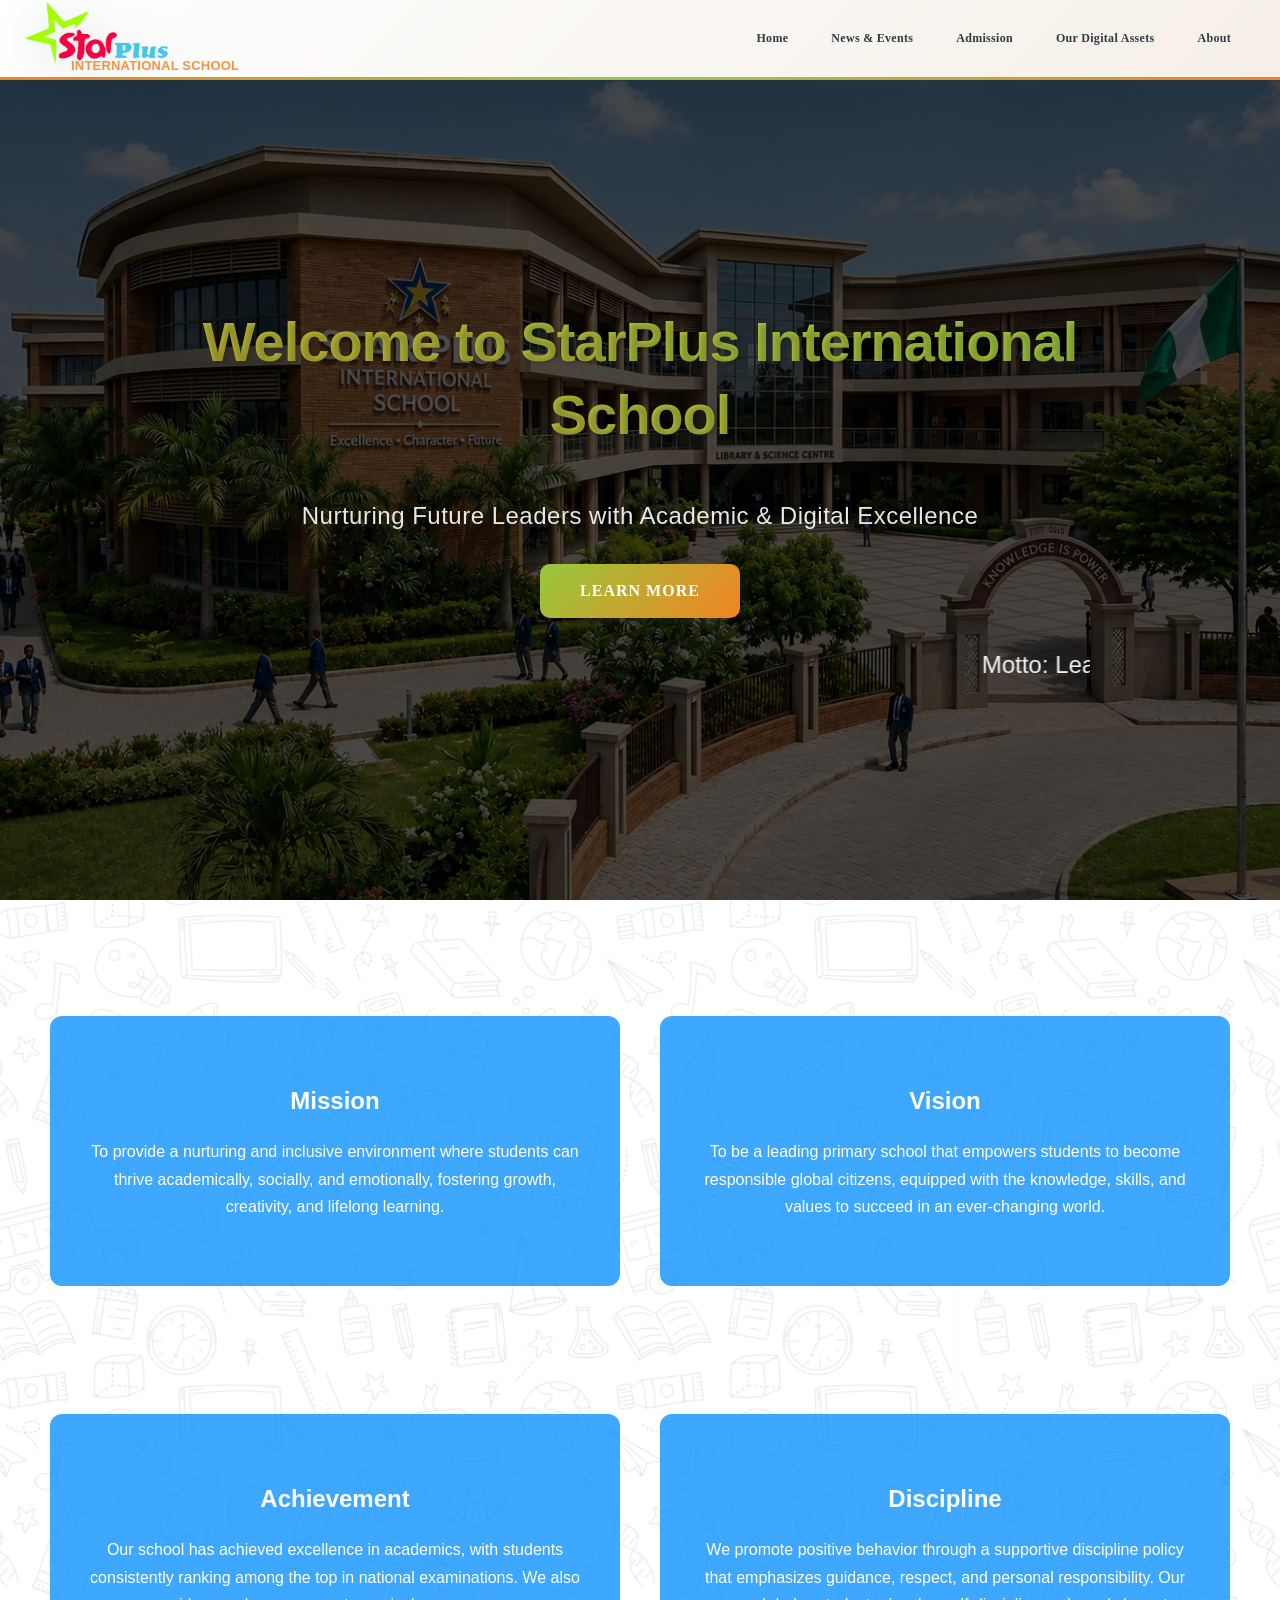
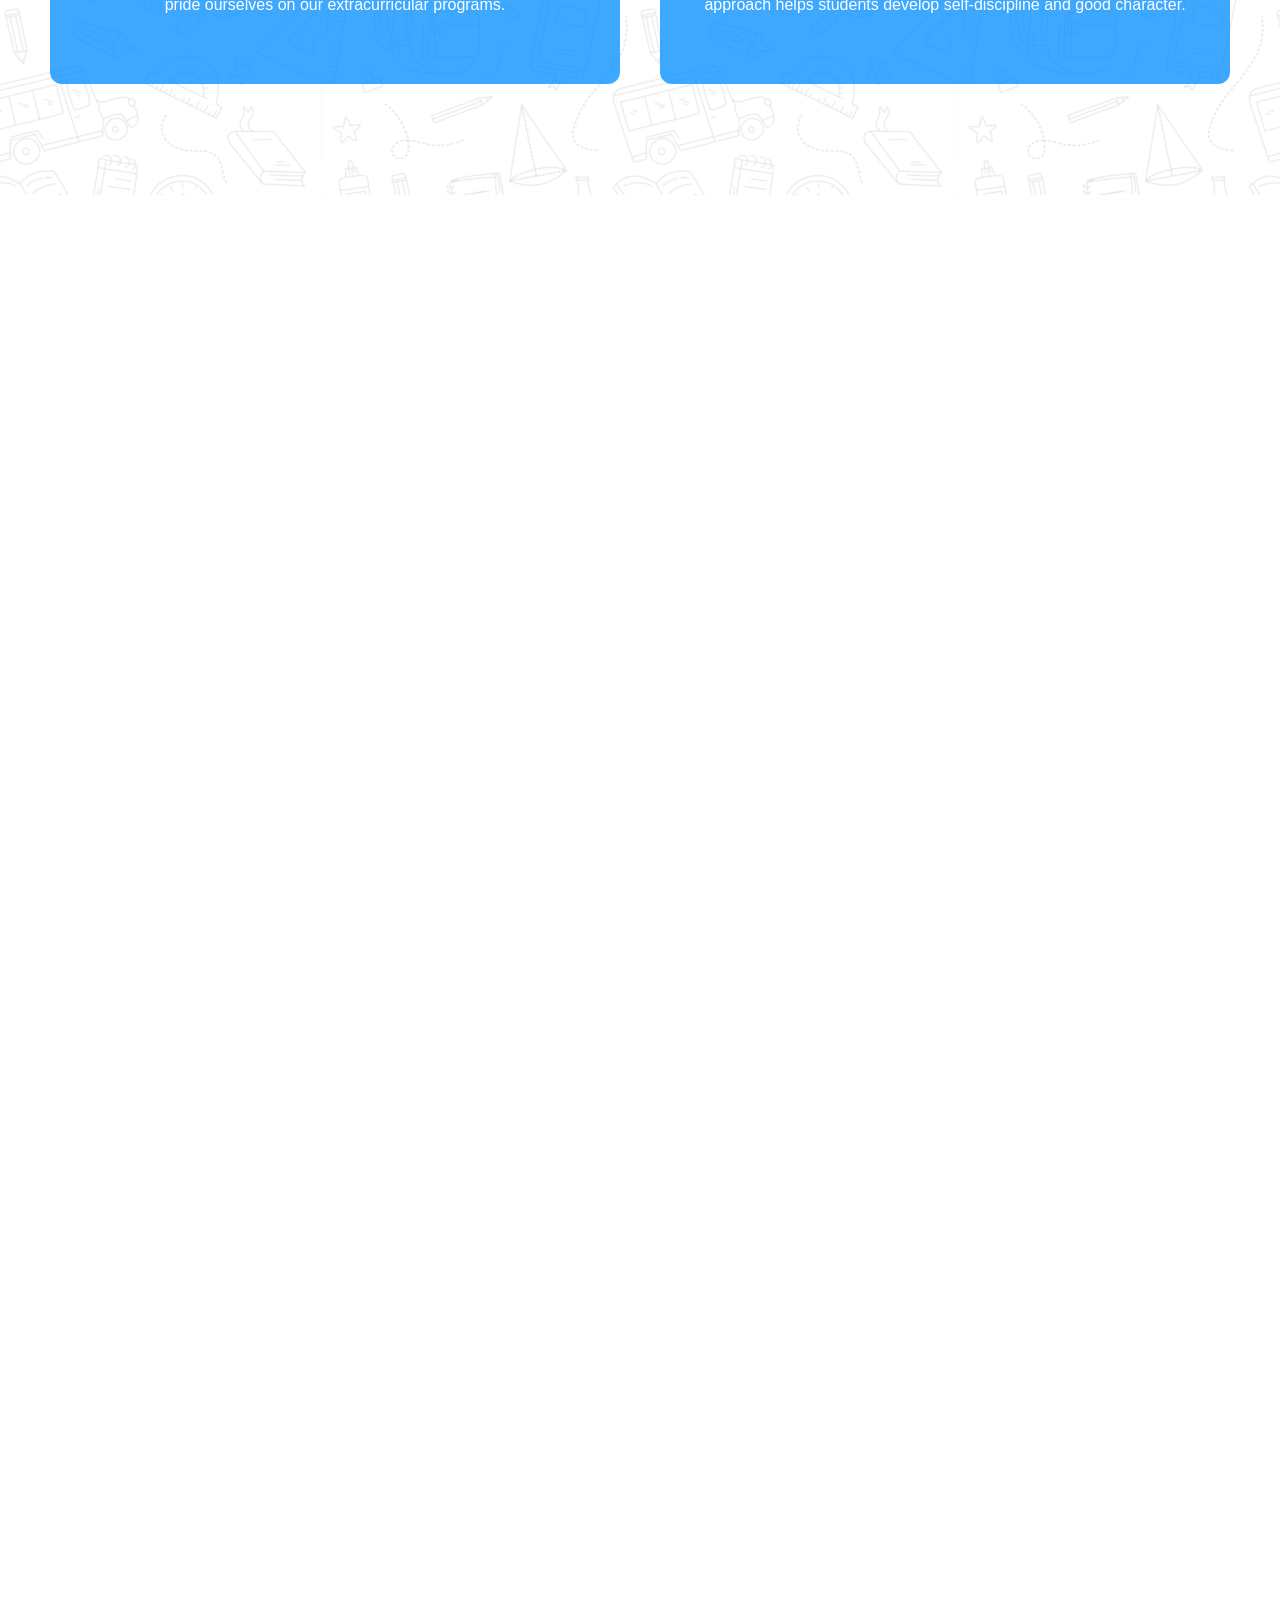
==== commit 5298b0b2: "Update hero data-content-key attributes" ====
--- a/Desktop/Star Plus School mod/index.html
+++ b/Desktop/Star Plus School mod/index.html
@@ -40,10 +40,10 @@
       <!-- Hero Section -->
       <div id="hero" class="bodypage">
         <div class="welcome hero-content">
-          <h1 class="Weld" data-content-key="home.heroTitle">
+          <h1 class="Weld" data-content-key="homepage.hero.title">
             Welcome to StarPlus International School
           </h1>
-          <p class="description" data-content-key="home.heroText">
+          <p class="description" data-content-key="homepage.hero.subtitle">
             At StarPlus International School, we are committed to providing a
             nurturing and inclusive environment where students can thrive
             academically, socially, and emotionally. Our dedicated faculty and
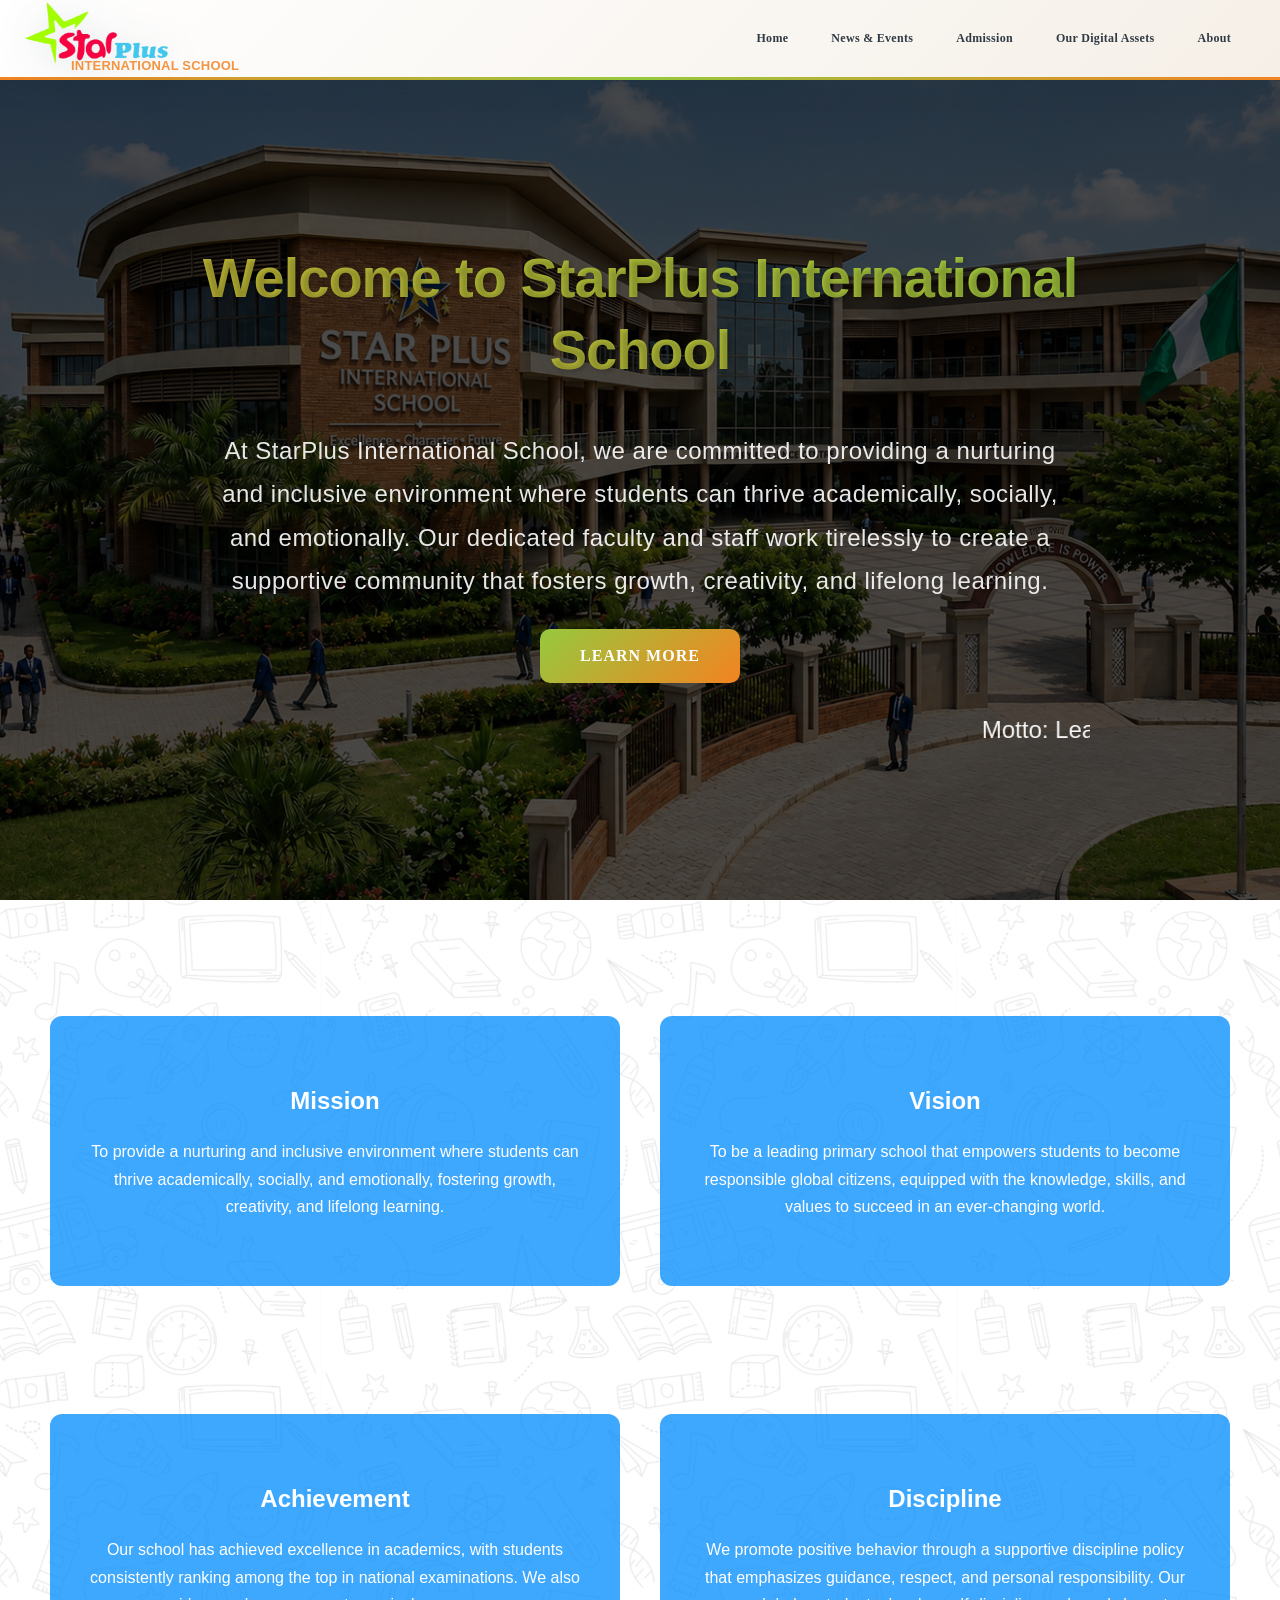
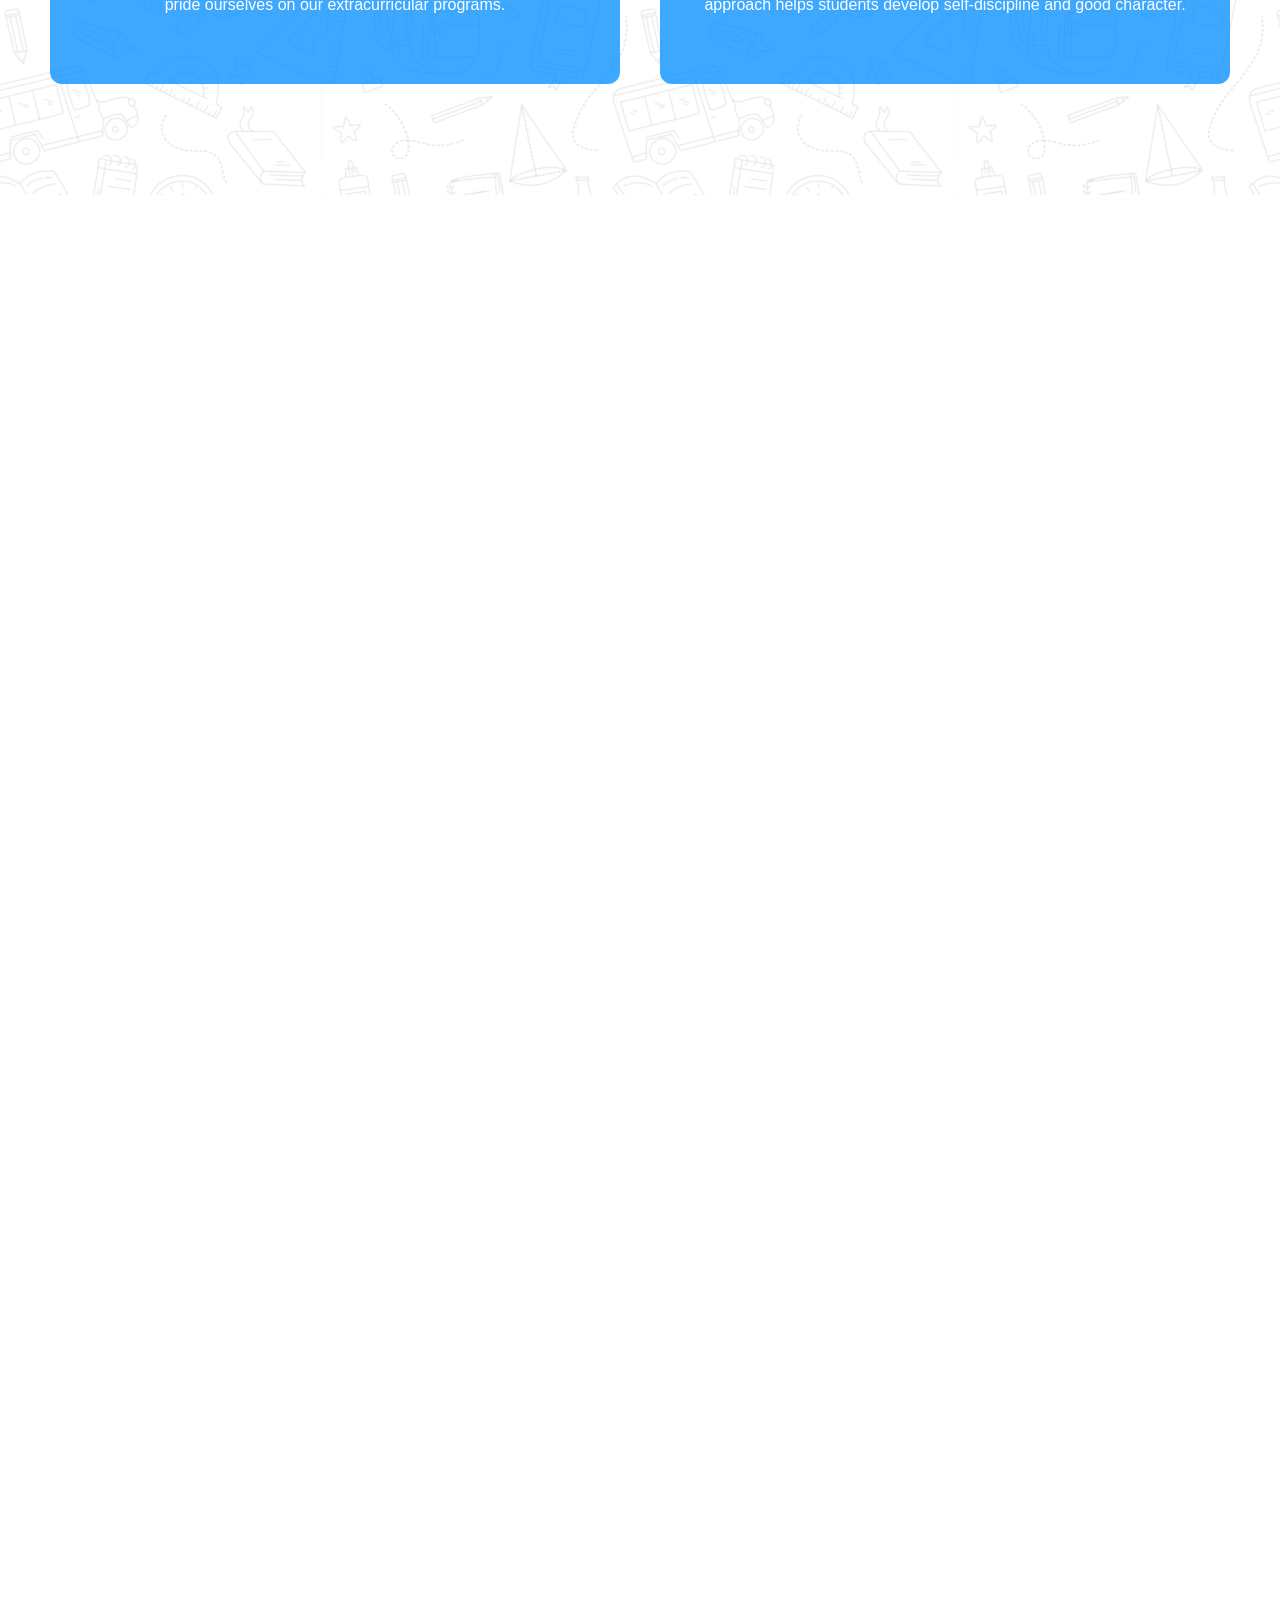
==== commit 00493a2a: "Fix dynamic sync and async timing bugs" ====
--- a/Desktop/Star Plus School mod/index.html
+++ b/Desktop/Star Plus School mod/index.html
@@ -40,10 +40,10 @@
       <!-- Hero Section -->
       <div id="hero" class="bodypage">
         <div class="welcome hero-content">
-          <h1 class="Weld" data-content-key="homepage.hero.title">
+          <h1 class="Weld" data-content-key="">
             Welcome to StarPlus International School
           </h1>
-          <p class="description" data-content-key="homepage.hero.subtitle">
+          <p class="description" data-content-key="">
             At StarPlus International School, we are committed to providing a
             nurturing and inclusive environment where students can thrive
             academically, socially, and emotionally. Our dedicated faculty and
@@ -340,7 +340,6 @@
         <div class="teachers-container" id="educators-container">
           <div class="teacher-card">
             <div class="teacher-image">
-              <div class="teacher-image">👩‍🏫</div>
             </div>
             <h3 class="teacher-name">Mr. Obi Aminu</h3>
             <p class="teacher-subject">Principal & Founder</p>
--- a/Desktop/Star Plus School mod/Home.css
+++ b/Desktop/Star Plus School mod/Home.css
@@ -209,7 +209,6 @@
   -webkit-text-fill-color: #f38321 !important;
 }
 
-
 .Tabs {
   left: 5px;
   display: flex;
@@ -417,13 +416,12 @@
   }
 }
 
-.motto{
+.motto {
   color: white;
   /* margin-top: -10px; */
-  
-}
-
-.motto{
+}
+
+.motto {
   color: white;
   font-weight: 700;
 }
@@ -435,13 +433,13 @@
   grid-template-columns: repeat(2, 1fr);
   gap: clamp(20px, 4vw, 40px);
   padding: clamp(40px, 8vh, 80px) clamp(20px, 5vw, 50px);
- background: 
+  background:
     linear-gradient(rgba(255, 255, 255, 0.895), rgba(255, 255, 255, 0.881)),
     url(./School\ background1.jpg);
-    background-size: contain; 
+  background-size: contain;
   background-repeat: repeat;
   background-position: center;
-  min-height: 100vh; 
+  min-height: 100vh;
   max-width: 1400px;
   margin: 0 auto;
   justify-items: center;
@@ -504,7 +502,7 @@
 }
 
 .vision {
-  background: rgba(0, 140, 255, 0.758);;
+  background: rgba(0, 140, 255, 0.758);
 }
 
 .vision:hover {
@@ -513,7 +511,7 @@
 }
 
 .achievement {
-  background: rgba(0, 140, 255, 0.758);;
+  background: rgba(0, 140, 255, 0.758);
 }
 
 .achievement:hover {
@@ -786,10 +784,10 @@
    ============================================ */
 .programs-section {
   /* padding: clamp(50px, 8vh, 100px) clamp(20px, 5vw, 50px); */
-   background: 
+  background:
     linear-gradient(rgba(245, 243, 243, 0.895), rgba(249, 245, 245, 0.968)),
     url(./School\ Background2.jpg);
-    background-size: contain; 
+  background-size: contain;
   background-repeat: repeat;
   background-position: center;
   /* min-height: 100vh;  */
@@ -1685,54 +1683,40 @@
 }
 
 .teacher-card::before {
-  content: "";
-  position: absolute;
-  top: -50%;
-  right: -50%;
-  width: 100%;
-  height: 100%;
-  background: radial-gradient(
-    circle,
-    rgba(255, 255, 255, 0.2) 0%,
-    transparent 70%
-  );
-  transition: all 0.3s ease;
-  pointer-events: none;
-}
-
-/* .teacher-card:hover {
-  transform: translateY(120px);
-  /* box-shadow: 0 12px 30px rgba(243, 131, 33, 0.18); */
-} */
+  display: none;
+}
 
 .teacher-card:hover::before {
   right: 0;
   top: 0;
 }
-
 .teacher-image {
-  font-size: clamp(50px, 8vw, 70px);
-  margin-bottom: 10px;
+  width: 100px;
+  height: 100px;
+  margin: 0 auto 15px auto;
+  border-radius: 50%;
+  position: relative;
+  overflow: hidden;
+  background: #ffffff;
   display: flex;
   align-items: center;
   justify-content: center;
-  width: 80px;
-  height: 80px;
-  background: linear-gradient(135deg, var(--primary), var(--secondary));
-  border-radius: 50%;
-  position: relative;
-  z-index: 1;
-  overflow: hidden;
-}
-
-.teacher-image img{
+  box-shadow: 0 4px 12px rgba(0, 0, 0, 0.1);
+  /* border: 3px solid var(--primary); */
+  flex-shrink: 0;
+}
+
+.teacher-image img {
   width: 100%;
   height: 100%;
   object-fit: cover;
-}
-
+  object-position: center 20%;
+  border-radius: 50%;
+  display: block;
+  top: -10px;
+}
 .Ita {
- display: flex;
+  display: flex;
   width: 100px;
   margin-top: 20px;
 }
@@ -1783,24 +1767,23 @@
    ============================================ */
 .gallery-section {
   padding: clamp(40px, 8vh, 80px) clamp(20px, 5vw, 50px);
-	/* background: linear-gradient(-45deg, #ff000080, #e77e3c, #23a6d5, #5df233dc); */
-	background-size: 400% 400%;
-	/* animation: gradient 15s ease infinite; */
-	/* height: 100vh; */
+  /* background: linear-gradient(-45deg, #ff000080, #e77e3c, #23a6d5, #5df233dc); */
+  background-size: 400% 400%;
+  /* animation: gradient 15s ease infinite; */
+  /* height: 100vh; */
 }
 
 @keyframes gradient {
-	0% {
-		background-position: 0% 50%;
-	}
-	50% {
-		background-position: 100% 50%;
-	}
-	100% {
-		background-position: 0% 50%;
-	}
-}
-
+  0% {
+    background-position: 0% 50%;
+  }
+  50% {
+    background-position: 100% 50%;
+  }
+  100% {
+    background-position: 0% 50%;
+  }
+}
 
 .gallery-container {
   display: grid;
